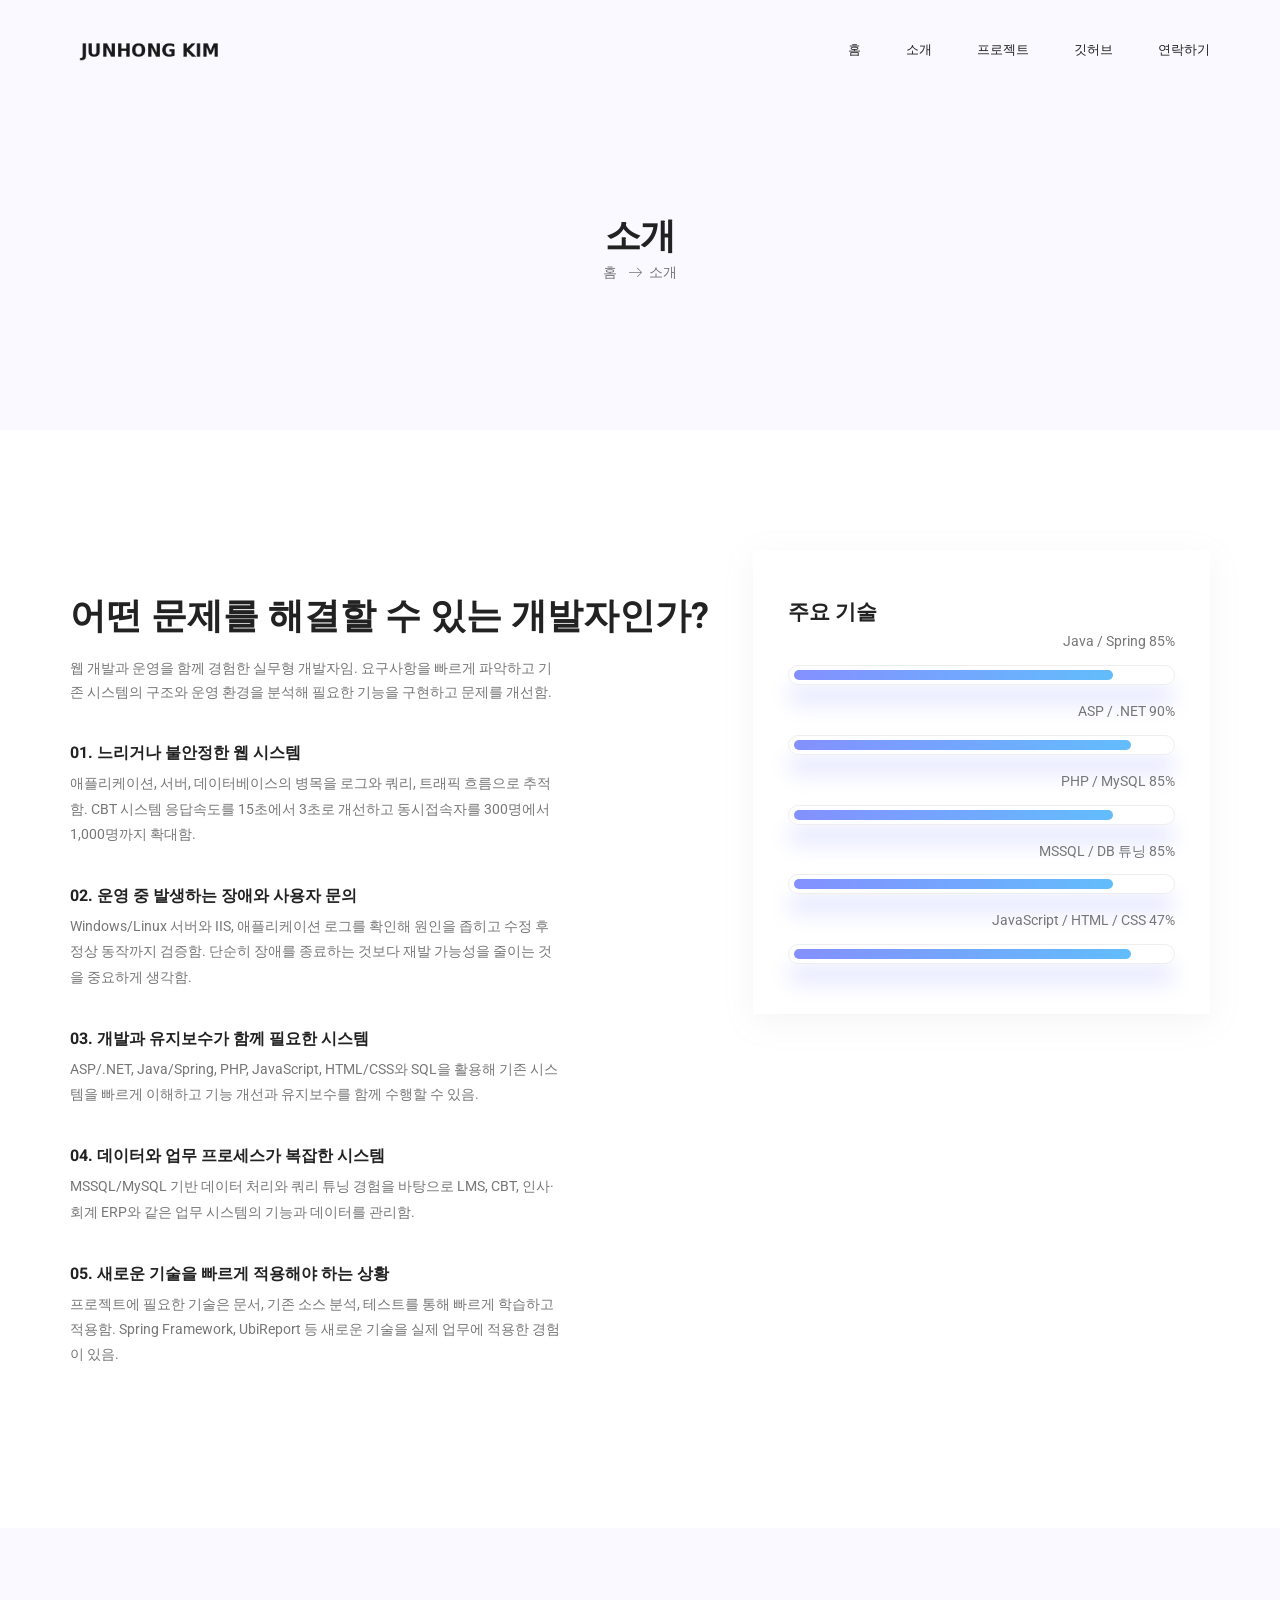
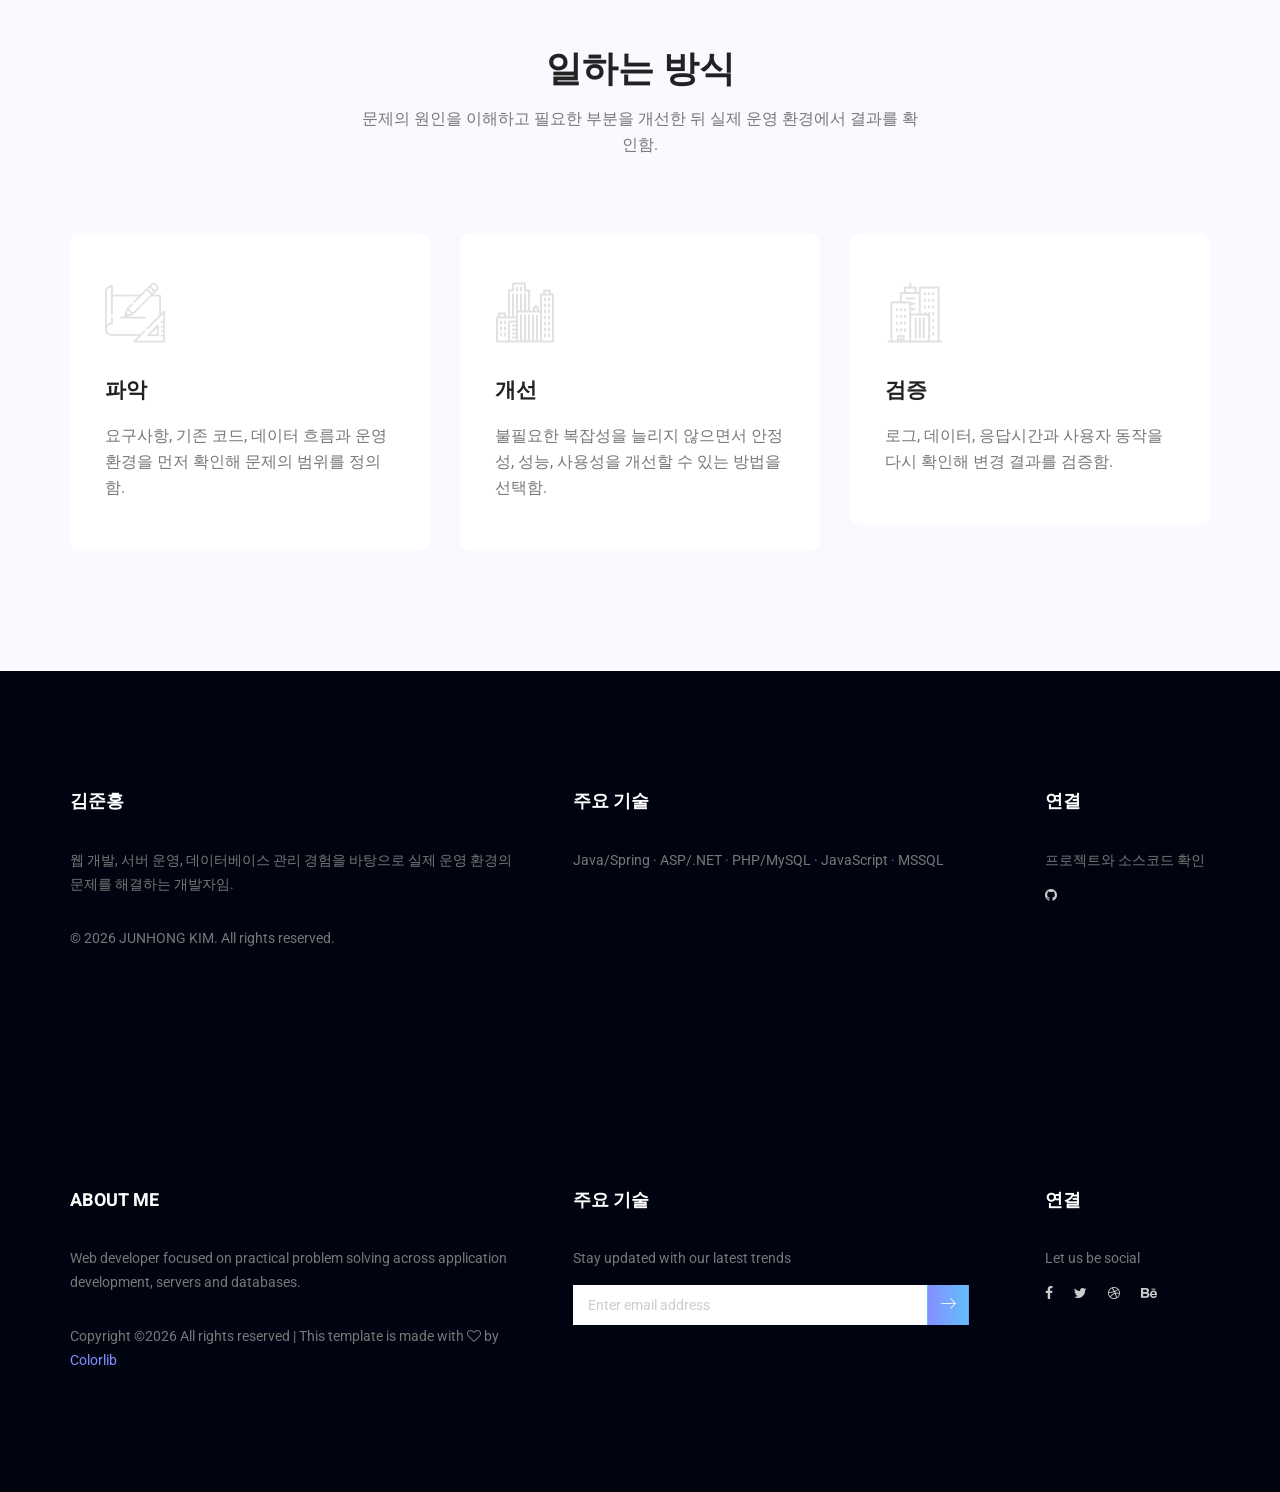
==== about-us.html @ eded72f3 "first commit" ====
<!doctype html>
<html lang="ko">
    <head>
        <!-- Required meta tags -->
        <meta charset="utf-8">
        <meta name="viewport" content="width=device-width, initial-scale=1, shrink-to-fit=no">
        <link rel="icon" href="img/favicon.png" type="image/png">
        <title>김준홍 | 소개</title>
        <!-- Bootstrap CSS -->
        <link rel="stylesheet" href="css/bootstrap.css">
        <link rel="stylesheet" href="vendors/linericon/style.css">
        <link rel="stylesheet" href="css/font-awesome.min.css">
        <link rel="stylesheet" href="vendors/owl-carousel/owl.carousel.min.css">
        <link rel="stylesheet" href="vendors/lightbox/simpleLightbox.css">
        <link rel="stylesheet" href="vendors/nice-select/css/nice-select.css">
        <link rel="stylesheet" href="vendors/animate-css/animate.css">
        <link rel="stylesheet" href="vendors/flaticon/flaticon.css">
        <!-- main css -->
        <link rel="stylesheet" href="css/style.css">
        <link rel="stylesheet" href="css/responsive.css">
        <link rel="stylesheet" href="css/portfolio-custom.css">
    </head>
    <body>
        
        <!--================Header Menu Area =================-->
        <header class="header_area">
            <div class="main_menu" id="mainNav">
            	<nav class="navbar navbar-expand-lg navbar-light">
					<div class="container box_1620">
						<!-- Brand and toggle get grouped for better mobile display -->
						<a class="navbar-brand logo_h" href="index.html"><img src="img/logo.png" alt=""></a>
						<button class="navbar-toggler" type="button" data-toggle="collapse" data-target="#navbarSupportedContent" aria-controls="navbarSupportedContent" aria-expanded="false" aria-label="Toggle navigation">
							<span class="icon-bar"></span>
							<span class="icon-bar"></span>
							<span class="icon-bar"></span>
						</button>
						<!-- Collect the nav links, forms, and other content for toggling -->
						<div class="collapse navbar-collapse offset" id="navbarSupportedContent">
<ul class="nav navbar-nav menu_nav ml-auto">
    <li class="nav-item"><a class="nav-link" href="index.html">홈</a></li>
    <li class="nav-item"><a class="nav-link" href="about-us.html">소개</a></li>
    <li class="nav-item"><a class="nav-link" href="portfolio.html">프로젝트</a></li>
    <li class="nav-item"><a class="nav-link" href="https://github.com/Kimjh1214" target="_blank" rel="noopener">깃허브</a></li>
    <li class="nav-item"><a class="nav-link" href="contact.html">연락하기</a></li>
</ul>
</div>
</div>
</nav>
            </div>
        </header>
        <!--================Header Menu Area =================-->
        
        <!--================Home Banner Area =================-->
<section class="banner_area">
    <div class="banner_inner d-flex align-items-center">
        <div class="overlay bg-parallax"></div>
        <div class="container">
            <div class="banner_content text-center">
                <h2>소개</h2>
                <div class="page_link"><a href="index.html">홈</a><a href="about-us.html">소개</a></div>
            </div>
        </div>
    </div>
</section>
<!--================End Home Banner Area =================-->

<!--================Welcome Area =================-->
<section class="welcome_area p_120">
    <div class="container">
        <div class="row welcome_inner">
            <div class="col-lg-7">
                <div class="welcome_text">
                    <h4>어떤 문제를 해결할 수 있는 개발자인가?</h4>
                    <p>웹 개발과 운영을 함께 경험한 실무형 개발자임. 요구사항을 빠르게 파악하고 기존 시스템의 구조와 운영 환경을 분석해 필요한 기능을 구현하고 문제를 개선함.</p>
                    <div class="about_problem_list">
                        <div class="problem_item">
                            <h5>01. 느리거나 불안정한 웹 시스템</h5>
                            <p>애플리케이션, 서버, 데이터베이스의 병목을 로그와 쿼리, 트래픽 흐름으로 추적함. CBT 시스템 응답속도를 15초에서 3초로 개선하고 동시접속자를 300명에서 1,000명까지 확대함.</p>
                        </div>
                        <div class="problem_item">
                            <h5>02. 운영 중 발생하는 장애와 사용자 문의</h5>
                            <p>Windows/Linux 서버와 IIS, 애플리케이션 로그를 확인해 원인을 좁히고 수정 후 정상 동작까지 검증함. 단순히 장애를 종료하는 것보다 재발 가능성을 줄이는 것을 중요하게 생각함.</p>
                        </div>
                        <div class="problem_item">
                            <h5>03. 개발과 유지보수가 함께 필요한 시스템</h5>
                            <p>ASP/.NET, Java/Spring, PHP, JavaScript, HTML/CSS와 SQL을 활용해 기존 시스템을 빠르게 이해하고 기능 개선과 유지보수를 함께 수행할 수 있음.</p>
                        </div>
                        <div class="problem_item">
                            <h5>04. 데이터와 업무 프로세스가 복잡한 시스템</h5>
                            <p>MSSQL/MySQL 기반 데이터 처리와 쿼리 튜닝 경험을 바탕으로 LMS, CBT, 인사·회계 ERP와 같은 업무 시스템의 기능과 데이터를 관리함.</p>
                        </div>
                        <div class="problem_item">
                            <h5>05. 새로운 기술을 빠르게 적용해야 하는 상황</h5>
                            <p>프로젝트에 필요한 기술은 문서, 기존 소스 분석, 테스트를 통해 빠르게 학습하고 적용함. Spring Framework, UbiReport 등 새로운 기술을 실제 업무에 적용한 경험이 있음.</p>
                        </div>
                    </div>
                </div>
            </div>
            <div class="col-lg-5">
                <div class="tools_expert">
                    <h3>주요 기술</h3>
                    <div class="skill_main">
                        <div class="skill_item"><h4>Java / Spring <span class="counter">85</span>%</h4><div class="progress"><div class="progress-bar" role="progressbar" aria-valuenow="85" aria-valuemin="0" aria-valuemax="100"></div></div></div>
                        <div class="skill_item"><h4>ASP / .NET <span class="counter">90</span>%</h4><div class="progress"><div class="progress-bar" role="progressbar" aria-valuenow="90" aria-valuemin="0" aria-valuemax="100"></div></div></div>
                        <div class="skill_item"><h4>PHP / MySQL <span class="counter">85</span>%</h4><div class="progress"><div class="progress-bar" role="progressbar" aria-valuenow="85" aria-valuemin="0" aria-valuemax="100"></div></div></div>
                        <div class="skill_item"><h4>MSSQL / DB 튜닝 <span class="counter">85</span>%</h4><div class="progress"><div class="progress-bar" role="progressbar" aria-valuenow="85" aria-valuemin="0" aria-valuemax="100"></div></div></div>
                        <div class="skill_item"><h4>JavaScript / HTML / CSS <span class="counter">90</span>%</h4><div class="progress"><div class="progress-bar" role="progressbar" aria-valuenow="90" aria-valuemin="0" aria-valuemax="100"></div></div></div>
                    </div>
                </div>
            </div>
        </div>
    </div>
</section>
<!--================End Welcome Area =================-->

<section class="feature_area p_120">
    <div class="container">
        <div class="main_title">
            <h2>일하는 방식</h2>
            <p>문제의 원인을 이해하고 필요한 부분을 개선한 뒤 실제 운영 환경에서 결과를 확인함.</p>
        </div>
        <div class="feature_inner row">
            <div class="col-lg-4 col-md-6"><div class="feature_item"><i class="flaticon-sketch"></i><h4>파악</h4><p>요구사항, 기존 코드, 데이터 흐름과 운영 환경을 먼저 확인해 문제의 범위를 정의함.</p></div></div>
            <div class="col-lg-4 col-md-6"><div class="feature_item"><i class="flaticon-city"></i><h4>개선</h4><p>불필요한 복잡성을 늘리지 않으면서 안정성, 성능, 사용성을 개선할 수 있는 방법을 선택함.</p></div></div>
            <div class="col-lg-4 col-md-6"><div class="feature_item"><i class="flaticon-skyline"></i><h4>검증</h4><p>로그, 데이터, 응답시간과 사용자 동작을 다시 확인해 변경 결과를 검증함.</p></div></div>
        </div>
    </div>
</section>
<!--================Footer Area =================-->
<footer class="footer_area p_120">
    <div class="container">
        <div class="row footer_inner">
            <div class="col-lg-5 col-sm-6">
                <aside class="f_widget ab_widget">
                    <div class="f_title"><h3>김준홍</h3></div>
                    <p>웹 개발, 서버 운영, 데이터베이스 관리 경험을 바탕으로 실제 운영 환경의 문제를 해결하는 개발자임.</p>
                    <p>© <script>document.write(new Date().getFullYear());</script> JUNHONG KIM. All rights reserved.</p>
                </aside>
            </div>
            <div class="col-lg-5 col-sm-6">
                <aside class="f_widget news_widget">
                    <div class="f_title"><h3>주요 기술</h3></div>
                    <p>Java/Spring · ASP/.NET · PHP/MySQL · JavaScript · MSSQL</p>
                </aside>
            </div>
            <div class="col-lg-2">
                <aside class="f_widget social_widget">
                    <div class="f_title"><h3>연결</h3></div>
                    <p>프로젝트와 소스코드 확인</p>
                    <ul class="list">
                        <li><a href="https://github.com/Kimjh1214" target="_blank" rel="noopener" aria-label="깃허브"><i class="fa fa-github"></i></a></li>
                    </ul>
                </aside>
            </div>
        </div>
    </div>
</footer>
<!--================End Footer Area =================-->
        <footer class="footer_area p_120">
        	<div class="container">
        		<div class="row footer_inner">
        			<div class="col-lg-5 col-sm-6">
        				<aside class="f_widget ab_widget">
        					<div class="f_title">
        						<h3>About Me</h3>
        					</div>
        					<p>Web developer focused on practical problem solving across application development, servers and databases.</p>
        					<p><!-- Link back to Colorlib can't be removed. Template is licensed under CC BY 3.0. -->
Copyright &copy;<script>document.write(new Date().getFullYear());</script> All rights reserved | This template is made with <i class="fa fa-heart-o" aria-hidden="true"></i> by <a href="https://colorlib.com" target="_blank">Colorlib</a>
<!-- Link back to Colorlib can't be removed. Template is licensed under CC BY 3.0. -->
</p>
        				</aside>
        			</div>
        			<div class="col-lg-5 col-sm-6">
        				<aside class="f_widget news_widget">
        					<div class="f_title">
        						<h3>주요 기술</h3>
        					</div>
        					<p>Stay updated with our latest trends</p>
        					<div id="mc_embed_signup">
                                <form target="_blank" action="https://spondonit.us12.list-manage.com/subscribe/post?u=1462626880ade1ac87bd9c93a&amp;id=92a4423d01" method="get" class="subscribe_form relative">
                                	<div class="input-group d-flex flex-row">
                                        <input name="EMAIL" placeholder="Enter email address" onfocus="this.placeholder = ''" onblur="this.placeholder = 'Email Address '" required="" type="email">
                                        <button class="btn sub-btn"><span class="lnr lnr-arrow-right"></span></button>		
                                    </div>				
                                    <div class="mt-10 info"></div>
                                </form>
                            </div>
        				</aside>
        			</div>
        			<div class="col-lg-2">
        				<aside class="f_widget social_widget">
        					<div class="f_title">
        						<h3>연결</h3>
        					</div>
        					<p>Let us be social</p>
        					<ul class="list">
        						<li><a href="#"><i class="fa fa-facebook"></i></a></li>
        						<li><a href="#"><i class="fa fa-twitter"></i></a></li>
        						<li><a href="#"><i class="fa fa-dribbble"></i></a></li>
        						<li><a href="#"><i class="fa fa-behance"></i></a></li>
        					</ul>
        				</aside>
        			</div>
        		</div>
        	</div>
        </footer>
        <!--================End Footer Area =================-->
        
        
        
        
        <!-- Optional JavaScript -->
        <!-- jQuery first, then Popper.js, then Bootstrap JS -->
        <script src="js/jquery-3.2.1.min.js"></script>
        <script src="js/popper.js"></script>
        <script src="js/bootstrap.min.js"></script>
        <script src="js/stellar.js"></script>
        <script src="vendors/lightbox/simpleLightbox.min.js"></script>
        <script src="vendors/nice-select/js/jquery.nice-select.min.js"></script>
        <script src="vendors/isotope/imagesloaded.pkgd.min.js"></script>
        <script src="vendors/isotope/isotope-min.js"></script>
        <script src="vendors/owl-carousel/owl.carousel.min.js"></script>
        <script src="js/jquery.ajaxchimp.min.js"></script>
        <script src="js/mail-script.js"></script>
        <script src="vendors/counter-up/jquery.waypoints.min.js"></script>
        <script src="vendors/counter-up/jquery.counterup.min.js"></script>
        <script src="js/theme.js"></script>
    </body>
</html>
---- vendors/linericon/style.css ----
@font-face {
	font-family: 'Linearicons-Free';
	src:url('fonts/Linearicons-Free.eot?w118d');
	src:url('fonts/Linearicons-Free.eot?#iefixw118d') format('embedded-opentype'),
		url('fonts/Linearicons-Free.woff2?w118d') format('woff2'),
		url('fonts/Linearicons-Free.woff?w118d') format('woff'),
		url('fonts/Linearicons-Free.ttf?w118d') format('truetype'),
		url('fonts/Linearicons-Free.svg?w118d#Linearicons-Free') format('svg');
	font-weight: normal;
	font-style: normal;
}

.lnr {
	font-family: 'Linearicons-Free';
	speak: none;
	font-style: normal;
	font-weight: normal;
	font-variant: normal;
	text-transform: none;
	line-height: 1;

	/* Better Font Rendering =========== */
	-webkit-font-smoothing: antialiased;
	-moz-osx-font-smoothing: grayscale;
}

.lnr-home:before {
	content: "\e800";
}
.lnr-apartment:before {
	content: "\e801";
}
.lnr-pencil:before {
	content: "\e802";
}
.lnr-magic-wand:before {
	content: "\e803";
}
.lnr-drop:before {
	content: "\e804";
}
.lnr-lighter:before {
	content: "\e805";
}
.lnr-poop:before {
	content: "\e806";
}
.lnr-sun:before {
	content: "\e807";
}
.lnr-moon:before {
	content: "\e808";
}
.lnr-cloud:before {
	content: "\e809";
}
.lnr-cloud-upload:before {
	content: "\e80a";
}
.lnr-cloud-download:before {
	content: "\e80b";
}
.lnr-cloud-sync:before {
	content: "\e80c";
}
.lnr-cloud-check:before {
	content: "\e80d";
}
.lnr-database:before {
	content: "\e80e";
}
.lnr-lock:before {
	content: "\e80f";
}
.lnr-cog:before {
	content: "\e810";
}
.lnr-trash:before {
	content: "\e811";
}
.lnr-dice:before {
	content: "\e812";
}
.lnr-heart:before {
	content: "\e813";
}
.lnr-star:before {
	content: "\e814";
}
.lnr-star-half:before {
	content: "\e815";
}
.lnr-star-empty:before {
	content: "\e816";
}
.lnr-flag:before {
	content: "\e817";
}
.lnr-envelope:before {
	content: "\e818";
}
.lnr-paperclip:before {
	content: "\e819";
}
.lnr-inbox:before {
	content: "\e81a";
}
.lnr-eye:before {
	content: "\e81b";
}
.lnr-printer:before {
	content: "\e81c";
}
.lnr-file-empty:before {
	content: "\e81d";
}
.lnr-file-add:before {
	content: "\e81e";
}
.lnr-enter:before {
	content: "\e81f";
}
.lnr-exit:before {
	content: "\e820";
}
.lnr-graduation-hat:before {
	content: "\e821";
}
.lnr-license:before {
	content: "\e822";
}
.lnr-music-note:before {
	content: "\e823";
}
.lnr-film-play:before {
	content: "\e824";
}
.lnr-camera-video:before {
	content: "\e825";
}
.lnr-camera:before {
	content: "\e826";
}
.lnr-picture:before {
	content: "\e827";
}
.lnr-book:before {
	content: "\e828";
}
.lnr-bookmark:before {
	content: "\e829";
}
.lnr-user:before {
	content: "\e82a";
}
.lnr-users:before {
	content: "\e82b";
}
.lnr-shirt:before {
	content: "\e82c";
}
.lnr-store:before {
	content: "\e82d";
}
.lnr-cart:before {
	content: "\e82e";
}
.lnr-tag:before {
	content: "\e82f";
}
.lnr-phone-handset:before {
	content: "\e830";
}
.lnr-phone:before {
	content: "\e831";
}
.lnr-pushpin:before {
	content: "\e832";
}
.lnr-map-marker:before {
	content: "\e833";
}
.lnr-map:before {
	content: "\e834";
}
.lnr-location:before {
	content: "\e835";
}
.lnr-calendar-full:before {
	content: "\e836";
}
.lnr-keyboard:before {
	content: "\e837";
}
.lnr-spell-check:before {
	content: "\e838";
}
.lnr-screen:before {
	content: "\e839";
}
.lnr-smartphone:before {
	content: "\e83a";
}
.lnr-tablet:before {
	content: "\e83b";
}
.lnr-laptop:before {
	content: "\e83c";
}
.lnr-laptop-phone:before {
	content: "\e83d";
}
.lnr-power-switch:before {
	content: "\e83e";
}
.lnr-bubble:before {
	content: "\e83f";
}
.lnr-heart-pulse:before {
	content: "\e840";
}
.lnr-construction:before {
	content: "\e841";
}
.lnr-pie-chart:before {
	content: "\e842";
}
.lnr-chart-bars:before {
	content: "\e843";
}
.lnr-gift:before {
	content: "\e844";
}
.lnr-diamond:before {
	content: "\e845";
}
.lnr-linearicons:before {
	content: "\e846";
}
.lnr-dinner:before {
	content: "\e847";
}
.lnr-coffee-cup:before {
	content: "\e848";
}
.lnr-leaf:before {
	content: "\e849";
}
.lnr-paw:before {
	content: "\e84a";
}
.lnr-rocket:before {
	content: "\e84b";
}
.lnr-briefcase:before {
	content: "\e84c";
}
.lnr-bus:before {
	content: "\e84d";
}
.lnr-car:before {
	content: "\e84e";
}
.lnr-train:before {
	content: "\e84f";
}
.lnr-bicycle:before {
	content: "\e850";
}
.lnr-wheelchair:before {
	content: "\e851";
}
.lnr-select:before {
	content: "\e852";
}
.lnr-earth:before {
	content: "\e853";
}
.lnr-smile:before {
	content: "\e854";
}
.lnr-sad:before {
	content: "\e855";
}
.lnr-neutral:before {
	content: "\e856";
}
.lnr-mustache:before {
	content: "\e857";
}
.lnr-alarm:before {
	content: "\e858";
}
.lnr-bullhorn:before {
	content: "\e859";
}
.lnr-volume-high:before {
	content: "\e85a";
}
.lnr-volume-medium:before {
	content: "\e85b";
}
.lnr-volume-low:before {
	content: "\e85c";
}
.lnr-volume:before {
	content: "\e85d";
}
.lnr-mic:before {
	content: "\e85e";
}
.lnr-hourglass:before {
	content: "\e85f";
}
.lnr-undo:before {
	content: "\e860";
}
.lnr-redo:before {
	content: "\e861";
}
.lnr-sync:before {
	content: "\e862";
}
.lnr-history:before {
	content: "\e863";
}
.lnr-clock:before {
	content: "\e864";
}
.lnr-download:before {
	content: "\e865";
}
.lnr-upload:before {
	content: "\e866";
}
.lnr-enter-down:before {
	content: "\e867";
}
.lnr-exit-up:before {
	content: "\e868";
}
.lnr-bug:before {
	content: "\e869";
}
.lnr-code:before {
	content: "\e86a";
}
.lnr-link:before {
	content: "\e86b";
}
.lnr-unlink:before {
	content: "\e86c";
}
.lnr-thumbs-up:before {
	content: "\e86d";
}
.lnr-thumbs-down:before {
	content: "\e86e";
}
.lnr-magnifier:before {
	content: "\e86f";
}
.lnr-cross:before {
	content: "\e870";
}
.lnr-menu:before {
	content: "\e871";
}
.lnr-list:before {
	content: "\e872";
}
.lnr-chevron-up:before {
	content: "\e873";
}
.lnr-chevron-down:before {
	content: "\e874";
}
.lnr-chevron-left:before {
	content: "\e875";
}
.lnr-chevron-right:before {
	content: "\e876";
}
.lnr-arrow-up:before {
	content: "\e877";
}
.lnr-arrow-down:before {
	content: "\e878";
}
.lnr-arrow-left:before {
	content: "\e879";
}
.lnr-arrow-right:before {
	content: "\e87a";
}
.lnr-move:before {
	content: "\e87b";
}
.lnr-warning:before {
	content: "\e87c";
}
.lnr-question-circle:before {
	content: "\e87d";
}
.lnr-menu-circle:before {
	content: "\e87e";
}
.lnr-checkmark-circle:before {
	content: "\e87f";
}
.lnr-cross-circle:before {
	content: "\e880";
}
.lnr-plus-circle:before {
	content: "\e881";
}
.lnr-circle-minus:before {
	content: "\e882";
}
.lnr-arrow-up-circle:before {
	content: "\e883";
}
.lnr-arrow-down-circle:before {
	content: "\e884";
}
.lnr-arrow-left-circle:before {
	content: "\e885";
}
.lnr-arrow-right-circle:before {
	content: "\e886";
}
.lnr-chevron-up-circle:before {
	content: "\e887";
}
.lnr-chevron-down-circle:before {
	content: "\e888";
}
.lnr-chevron-left-circle:before {
	content: "\e889";
}
.lnr-chevron-right-circle:before {
	content: "\e88a";
}
.lnr-crop:before {
	content: "\e88b";
}
.lnr-frame-expand:before {
	content: "\e88c";
}
.lnr-frame-contract:before {
	content: "\e88d";
}
.lnr-layers:before {
	content: "\e88e";
}
.lnr-funnel:before {
	content: "\e88f";
}
.lnr-text-format:before {
	content: "\e890";
}
.lnr-text-format-remove:before {
	content: "\e891";
}
.lnr-text-size:before {
	content: "\e892";
}
.lnr-bold:before {
	content: "\e893";
}
.lnr-italic:before {
	content: "\e894";
}
.lnr-underline:before {
	content: "\e895";
}
.lnr-strikethrough:before {
	content: "\e896";
}
.lnr-highlight:before {
	content: "\e897";
}
.lnr-text-align-left:before {
	content: "\e898";
}
.lnr-text-align-center:before {
	content: "\e899";
}
.lnr-text-align-right:before {
	content: "\e89a";
}
.lnr-text-align-justify:before {
	content: "\e89b";
}
.lnr-line-spacing:before {
	content: "\e89c";
}
.lnr-indent-increase:before {
	content: "\e89d";
}
.lnr-indent-decrease:before {
	content: "\e89e";
}
.lnr-pilcrow:before {
	content: "\e89f";
}
.lnr-direction-ltr:before {
	content: "\e8a0";
}
.lnr-direction-rtl:before {
	content: "\e8a1";
}
.lnr-page-break:before {
	content: "\e8a2";
}
.lnr-sort-alpha-asc:before {
	content: "\e8a3";
}
.lnr-sort-amount-asc:before {
	content: "\e8a4";
}
.lnr-hand:before {
	content: "\e8a5";
}
.lnr-pointer-up:before {
	content: "\e8a6";
}
.lnr-pointer-right:before {
	content: "\e8a7";
}
.lnr-pointer-down:before {
	content: "\e8a8";
}
.lnr-pointer-left:before {
	content: "\e8a9";
}
---- vendors/lightbox/simpleLightbox.css ----
.slbOverlay, .slbWrapOuter, .slbWrap {
  position: fixed;
  top: 0;
  right: 0;
  bottom: 0;
  left: 0;
}

.slbOverlay {
  overflow: hidden;
  z-index: 2000;
  background-color: #000;
  opacity: 0.7;
  filter: alpha(opacity=70);
  -webkit-animation: slbOverlay 0.5s;
  -moz-animation: slbOverlay 0.5s;
  animation: slbOverlay 0.5s;
}

.slbWrapOuter {
  overflow-x: hidden;
  overflow-y: auto;
  z-index: 2010;
}

.slbWrap {
  position: absolute;
  text-align: center;
}

.slbWrap:before {
  content: "";
  display: inline-block;
  height: 100%;
  vertical-align: middle;
}

.slbContentOuter {
  display: inline-block;
  vertical-align: middle;
  margin: 0px auto;
  padding: 0 1em;
  box-sizing: border-box;
  z-index: 2020;
  text-align: left;
  max-width: 100%;
}

.slbContentEl .slbContentOuter {
  padding: 5em 1em;
}

.slbContent {
  position: relative;
}

.slbContentEl .slbContent {
  -webkit-animation: slbEnter 0.3s;
  -moz-animation: slbEnter 0.3s;
  animation: slbEnter 0.3s;
  background-color: #fff;
  box-shadow: 0 0.2em 1em rgba(0, 0, 0, 0.4);
}

.slbImageWrap {
  -webkit-animation: slbEnter 0.3s;
  -moz-animation: slbEnter 0.3s;
  animation: slbEnter 0.3s;
  position: relative;
}

.slbImageWrap:after {
  content: "";
  position: absolute;
  left: 0;
  right: 0;
  top: 5em;
  bottom: 5em;
  display: block;
  z-index: -1;
  box-shadow: 0 0.2em 1em rgba(0, 0, 0, 0.6);
  background-color: #FFF;
}

.slbImage {
  width: auto;
  max-width: 100%;
  height: auto;
  display: block;
  line-height: 0;
  box-sizing: border-box;
  padding: 5em 0;
  margin: 0 auto;
}

.slbCaption {
  display: inline-block;
  max-width: 100%;
  overflow: hidden;
  text-overflow: ellipsis;
  white-space: nowrap;
  word-wrap: normal;
  font-size: 1.4em;
  position: absolute;
  left: 0;
  right: 0;
  bottom: 0;
  padding: 0.71429em 0;
  color: #fff;
  color: rgba(255, 255, 255, 0.7);
  text-align: center;
}

.slbCloseBtn, .slbArrow {
  margin: 0;
  padding: 0;
  border: 0;
  cursor: pointer;
  background: none;
}

.slbCloseBtn::-moz-focus-inner, .slbArrow::-moz-focus-inner {
  padding: 0;
  border: 0;
}

.slbCloseBtn:hover, .slbArrow:hover {
  opacity: 0.5;
}

.slbCloseBtn:active, .slbArrow:active {
  opacity: 0.8;
}

.slbCloseBtn {
  -webkit-animation: slbEnter 0.3s;
  -moz-animation: slbEnter 0.3s;
  animation: slbEnter 0.3s;
  font-size: 3em;
  width: 1.66667em;
  height: 1.66667em;
  line-height: 1.66667em;
  position: absolute;
  right: -0.33333em;
  top: 0;
  color: #fff;
  color: rgba(255, 255, 255, 0.7);
  text-align: center;
    outline: none;
    box-shadow: none;
}

.slbLoading .slbCloseBtn {
  display: none;
}

.slbLoadingText {
  font-size: 1.4em;
  color: #fff;
  color: rgba(255, 255, 255, 0.9);
}

.slbArrows {
  position: fixed;
  top: 50%;
  left: 0;
  right: 0;
}

.slbLoading .slbArrows {
  display: none;
}

.slbArrow {
  position: absolute;
  top: 50%;
  margin-top: -5em;
  width: 5em;
  height: 10em;
  opacity: 0.7;
  text-indent: -999em;
  overflow: hidden;
    outline: none;
    box-shadow: none;
}

.slbArrow:before {
  content: "";
  position: absolute;
  top: 50%;
  left: 50%;
  margin: -0.8em 0 0 -0.8em;
  border: 0.8em solid transparent;
}

.slbArrow.next {
  right: 0;
}

.slbArrow.next:before {
  border-left-color: #fff;
}

.slbArrow.prev {
  left: 0;
}

.slbArrow.prev:before {
  border-right-color: #fff;
}

.slbIframeCont {
  width: 80em;
  height: 0;
  overflow: hidden;
  padding-top: 56.25%;
  margin: 5em 0;
}

.slbIframe {
  position: absolute;
  top: 0;
  left: 0;
  width: 100%;
  height: 100%;
  box-shadow: 0 0.2em 1em rgba(0, 0, 0, 0.6);
  background: #000;
}

@-webkit-keyframes slbOverlay {
  from {
    opacity: 0;
  }
  to {
    opacity: 0.7;
  }
}

@-moz-keyframes slbOverlay {
  from {
    opacity: 0;
  }
  to {
    opacity: 0.7;
  }
}

@keyframes slbOverlay {
  from {
    opacity: 0;
  }
  to {
    opacity: 0.7;
  }
}

@-webkit-keyframes slbEnter {
  from {
    opacity: 0;
    -webkit-transform: translate3d(0, -1em, 0);
  }
  to {
    opacity: 1;
    -webkit-transform: translate3d(0, 0, 0);
  }
}

@-moz-keyframes slbEnter {
  from {
    opacity: 0;
    -moz-transform: translate3d(0, -1em, 0);
  }
  to {
    opacity: 1;
    -moz-transform: translate3d(0, 0, 0);
  }
}

@keyframes slbEnter {
  from {
    opacity: 0;
    -webkit-transform: translate3d(0, -1em, 0);
    -moz-transform: translate3d(0, -1em, 0);
    -ms-transform: translate3d(0, -1em, 0);
    -o-transform: translate3d(0, -1em, 0);
    transform: translate3d(0, -1em, 0);
  }
  to {
    opacity: 1;
    -webkit-transform: translate3d(0, 0, 0);
    -moz-transform: translate3d(0, 0, 0);
    -ms-transform: translate3d(0, 0, 0);
    -o-transform: translate3d(0, 0, 0);
    transform: translate3d(0, 0, 0);
  }
}
---- css/style.css ----
/*----------------------------------------------------
@File: Default Styles
@Author: Rocky Ahmed
@URL: http://wethemez.com
Author E-mail: rockybd1995@gmail.com

This file contains the styling for the actual theme, this
is the file you need to edit to change the look of the
theme.
---------------------------------------------------- */
/*=====================================================================
@Template Name: HostHub Construction 
@Author: Rocky Ahmed
@Developed By: Rocky Ahmed
@Developer URL: http://rocky.wethemez.com
Author E-mail: rockybd1995@gmail.com

@Default Styles

Table of Content:
01/ Variables
02/ predefin
03/ header
04/ button
05/ banner
06/ breadcrumb
07/ about
08/ team
09/ project 
10/ price 
11/ team 
12/ blog 
13/ video  
14/ features  
15/ career  
16/ contact 
17/ footer

=====================================================================*/
/*----------------------------------------------------*/
/*font Variables*/
/*Color Variables*/
/*=================== fonts ====================*/
@import url("https://fonts.googleapis.com/css?family=Heebo:300,400,500,700|Roboto:300,400,500,700");
/*---------------------------------------------------- */
/*----------------------------------------------------*/
.list {
  list-style: none;
  margin: 0px;
  padding: 0px; }

a {
  text-decoration: none;
  transition: all 0.3s ease-in-out; }
  a:hover, a:focus {
    text-decoration: none;
    outline: none; }

.row.m0 {
  margin: 0px; }

body {
  line-height: 26px;
  font-size: 16px;
  font-family: "Roboto", sans-serif;
  font-weight: normal;
  color: #777777; }

h1, h2, h3, h4, h5, h6 {
  font-family: "Heebo", sans-serif;
  font-weight: bold; }

button:focus {
  outline: none;
  box-shadow: none; }

.p_120 {
  padding-top: 120px;
  padding-bottom: 120px; }

.pad_top {
  padding-top: 120px; }

.pad_btm {
  padding-bottom: 120px; }

.mt-25 {
  margin-top: 25px; }

.p0 {
  padding-left: 0px;
  padding-right: 0px; }

@media (min-width: 1200px) {
  .container {
    max-width: 1170px; } }

@media (min-width: 1620px) {
  .box_1620 {
    max-width: 1650px;
    margin: auto; } }
.white_bg {
  background: #fff !important; }

/* Main Title Area css
============================================================================================ */
.main_title {
  text-align: center;
  margin-bottom: 75px; }
  .main_title h2 {
    font-family: "Heebo", sans-serif;
    font-size: 36px;
    color: #222222;
    font-weight: bold;
    margin-bottom: 15px;
    text-transform: uppercase; }
  .main_title p {
    font-size: 16px;
    font-family: "Roboto", sans-serif;
    line-height: 26px;
    color: #777777;
    margin-bottom: 0px;
    max-width: 570px;
    margin: auto; }
  .main_title.white h2 {
    color: #fff; }
  .main_title.white p {
    color: #fff;
    opacity: .6; }

/* End Main Title Area css
============================================================================================ */
/*---------------------------------------------------- */
/*----------------------------------------------------*/
.header_area {
  position: absolute;
  width: 100%;
  top: 0;
  left: 0;
  z-index: 99;
  transition: background 0.4s, all 0.3s linear; }
  .header_area .navbar {
    background: transparent;
    padding: 0px;
    border: 0px;
    border-radius: 0px; }
    .header_area .navbar .nav .nav-item {
      margin-right: 45px; }
      .header_area .navbar .nav .nav-item .nav-link {
        font: 500 12px/100px "Roboto", sans-serif;
        text-transform: uppercase;
        color: #222222;
        padding: 0px;
        display: inline-block; }
        .header_area .navbar .nav .nav-item .nav-link:after {
          display: none; }
      .header_area .navbar .nav .nav-item.submenu {
        position: relative; }
        .header_area .navbar .nav .nav-item.submenu ul {
          border: none;
          padding: 0px;
          border-radius: 0px;
          box-shadow: none;
          margin: 0px;
          background: #fff; }
          @media (min-width: 992px) {
            .header_area .navbar .nav .nav-item.submenu ul {
              position: absolute;
              top: 120%;
              left: 0px;
              min-width: 200px;
              text-align: left;
              opacity: 0;
              transition: all 300ms ease-in;
              visibility: hidden;
              display: block;
              border: none;
              padding: 0px;
              border-radius: 0px;
              box-shadow: 0px 10px 30px 0px rgba(0, 0, 0, 0.4); } }
          .header_area .navbar .nav .nav-item.submenu ul:before {
            content: "";
            width: 0;
            height: 0;
            border-style: solid;
            border-width: 10px 10px 0 10px;
            border-color: #eeeeee transparent transparent transparent;
            position: absolute;
            right: 24px;
            top: 45px;
            z-index: 3;
            opacity: 0;
            transition: all 400ms linear; }
          .header_area .navbar .nav .nav-item.submenu ul .nav-item {
            display: block;
            float: none;
            margin-right: 0px;
            border-bottom: 1px solid #ededed;
            margin-left: 0px;
            transition: all 0.4s linear; }
            .header_area .navbar .nav .nav-item.submenu ul .nav-item .nav-link {
              line-height: 45px;
              color: #222222;
              padding: 0px 30px;
              transition: all 150ms linear;
              display: block;
              margin-right: 0px; }
            .header_area .navbar .nav .nav-item.submenu ul .nav-item:last-child {
              border-bottom: none; }
            .header_area .navbar .nav .nav-item.submenu ul .nav-item:hover .nav-link {
              background: #8490ff;
              color: #fff; }
        @media (min-width: 992px) {
          .header_area .navbar .nav .nav-item.submenu:hover ul {
            visibility: visible;
            opacity: 1;
            top: 100%; } }
        .header_area .navbar .nav .nav-item.submenu:hover ul .nav-item {
          margin-top: 0px; }
      .header_area .navbar .nav .nav-item:last-child {
        margin-right: 0px; }
    .header_area .navbar .search {
      font-size: 12px;
      line-height: 60px;
      display: inline-block;
      color: #222222;
      margin-left: 80px; }
      .header_area .navbar .search i {
        font-weight: 600; }
  .header_area.navbar_fixed .main_menu {
    position: fixed;
    width: 100%;
    top: -70px;
    left: 0;
    right: 0;
    background: #fff;
    transform: translateY(70px);
    transition: transform 500ms ease, background 500ms ease;
    -webkit-transition: transform 500ms ease, background 500ms ease;
    box-shadow: 0px 3px 16px 0px rgba(0, 0, 0, 0.1); }
    .header_area.navbar_fixed .main_menu .navbar .nav .nav-item .nav-link {
      line-height: 70px; }
  @media (min-width: 992px) {
    .header_area.white_menu .navbar .navbar-brand img {
      display: none; }
      .header_area.white_menu .navbar .navbar-brand img + img {
        display: inline-block; } }
  @media (max-width: 991px) {
    .header_area.white_menu .navbar .navbar-brand img {
      display: inline-block; }
      .header_area.white_menu .navbar .navbar-brand img + img {
        display: none; } }
  .header_area.white_menu .navbar .nav .nav-item .nav-link {
    color: #fff; }
  .header_area.white_menu.navbar_fixed .main_menu .navbar .navbar-brand img {
    display: inline-block; }
    .header_area.white_menu.navbar_fixed .main_menu .navbar .navbar-brand img + img {
      display: none; }
  .header_area.white_menu.navbar_fixed .main_menu .navbar .nav .nav-item .nav-link {
    line-height: 70px;
    color: #222222; }

.top_menu {
  background: #ec9d5f; }
  .top_menu .float-left a {
    line-height: 40px;
    display: inline-block;
    color: #fff;
    font-family: "Roboto", sans-serif;
    text-transform: uppercase;
    font-size: 12px;
    margin-right: 50px;
    transition: all 300ms linear 0s; }
    .top_menu .float-left a:last-child {
      margin-right: 0px; }
    .top_menu .float-left a:hover {
      color: #8490ff; }
  .top_menu .float-right .pur_btn {
    background: #8490ff;
    color: #fff;
    font-family: "Roboto", sans-serif;
    line-height: 40px;
    display: block;
    padding: 0px 40px;
    font-weight: 500;
    font-size: 12px; }

/*---------------------------------------------------- */
/*----------------------------------------------------*/
/* Home Banner Area css
============================================================================================ */
.home_banner_area {
  z-index: 1;
  background: url(../img/banner/home-banner.jpg) no-repeat scroll center center;
  background-size: cover; }
  .home_banner_area .banner_inner {
    width: 100%; }
    .home_banner_area .banner_inner .home_left_img {
      padding-top: 195px; }
    .home_banner_area .banner_inner .col-lg-6 {
      vertical-align: middle;
      align-self: center; }
    .home_banner_area .banner_inner .banner_content {
      text-align: left;
      color: #222222; }
      .home_banner_area .banner_inner .banner_content h5 {
        font-size: 14px;
        font-family: "Roboto", sans-serif;
        text-transform: uppercase;
        letter-spacing: 2.1px;
        margin-bottom: 20px; }
      .home_banner_area .banner_inner .banner_content h2 {
        margin-top: 0px;
        font-size: 48px;
        font-weight: bold;
        font-family: "Heebo", sans-serif;
        line-height: 54px;
        text-transform: uppercase;
        margin-bottom: 20px; }
      .home_banner_area .banner_inner .banner_content p {
        color: #777777;
        font-family: "Roboto", sans-serif;
        max-width: 680px;
        font-size: 14px;
        line-height: 26px;
        margin: 0px auto 45px; }
      .home_banner_area .banner_inner .banner_content .banner_map_img {
        text-align: right; }

.blog_banner {
  min-height: 780px;
  position: relative;
  z-index: 1;
  overflow: hidden;
  margin-bottom: 0px; }
  .blog_banner .banner_inner {
    background: #04091e;
    position: relative;
    overflow: hidden;
    width: 100%;
    min-height: 780px;
    z-index: 1; }
    .blog_banner .banner_inner .overlay {
      background: url(../img/banner/banner-2.jpg) no-repeat scroll center center;
      opacity: .5;
      height: 125%;
      position: absolute;
      left: 0px;
      top: 0px;
      width: 100%;
      z-index: -1; }
    .blog_banner .banner_inner .blog_b_text {
      max-width: 700px;
      margin: auto;
      color: #fff;
      margin-top: 40px; }
      .blog_banner .banner_inner .blog_b_text h2 {
        font-size: 60px;
        font-weight: 500;
        font-family: "Roboto", sans-serif;
        line-height: 66px;
        margin-bottom: 15px; }
      .blog_banner .banner_inner .blog_b_text p {
        font-size: 16px;
        margin-bottom: 35px; }
      .blog_banner .banner_inner .blog_b_text .white_bg_btn {
        line-height: 42px;
        padding: 0px 45px; }

.banner_box {
  max-width: 1620px;
  margin: auto; }

.banner_area {
  position: relative;
  z-index: 1;
  min-height: 430px; }
  .banner_area .banner_inner {
    position: relative;
    overflow: hidden;
    width: 100%;
    min-height: 430px;
    background: #f9f9ff;
    z-index: 1; }
    .banner_area .banner_inner .banner_content {
      margin-top: 70px; }
      .banner_area .banner_inner .banner_content h2 {
        color: #222222;
        font-size: 36px;
        font-family: "Heebo", sans-serif;
        margin-bottom: 0px;
        text-transform: uppercase;
        font-weight: bold; }
      .banner_area .banner_inner .banner_content .page_link a {
        font-size: 14px;
        color: #777777;
        font-family: "Roboto", sans-serif;
        margin-right: 32px;
        position: relative; }
        .banner_area .banner_inner .banner_content .page_link a:before {
          content: "\e87a";
          font-family: 'Linearicons-Free';
          font-size: 14px;
          position: absolute;
          right: -25px;
          top: 54%;
          transform: translateY(-50%); }
        .banner_area .banner_inner .banner_content .page_link a:last-child {
          margin-right: 0px; }
          .banner_area .banner_inner .banner_content .page_link a:last-child:before {
            display: none; }

/* End Home Banner Area css
============================================================================================ */
/*---------------------------------------------------- */
/*----------------------------------------------------*/
/* Latest Blog Area css
============================================================================================ */
.l_blog_item .l_blog_text .date {
  margin-top: 24px;
  margin-bottom: 15px; }
  .l_blog_item .l_blog_text .date a {
    color: #777777;
    font-size: 12px;
    font-family: "Roboto", sans-serif; }
.l_blog_item .l_blog_text h4 {
  font-size: 21px;
  color: #222222;
  margin-bottom: 20px;
  transition: all 300ms linear 0s;
  font-family: "Heebo", sans-serif;
  font-weight: bold;
  text-transform: uppercase;
  max-width: 300px; }
  .l_blog_item .l_blog_text h4:hover {
    color: #8490ff; }
.l_blog_item .l_blog_text p {
  margin-bottom: 0px;
  font-size: 14px;
  font-family: "Roboto", sans-serif; }

/* End Latest Blog Area css
============================================================================================ */
/* Causes Area css
============================================================================================ */
.causes_slider .owl-dots {
  text-align: center;
  margin-top: 80px; }
  .causes_slider .owl-dots .owl-dot {
    height: 14px;
    width: 14px;
    background: #eeeeee;
    display: inline-block;
    margin-right: 7px; }
    .causes_slider .owl-dots .owl-dot:last-child {
      margin-right: 0px; }
    .causes_slider .owl-dots .owl-dot.active {
      background: #8490ff; }

.causes_item {
  background: #fff; }
  .causes_item .causes_img {
    position: relative; }
    .causes_item .causes_img .c_parcent {
      position: absolute;
      bottom: 0px;
      width: 100%;
      left: 0px;
      height: 3px;
      background: rgba(255, 255, 255, 0.5); }
      .causes_item .causes_img .c_parcent span {
        width: 70%;
        height: 3px;
        background: #8490ff;
        position: absolute;
        left: 0px;
        bottom: 0px; }
        .causes_item .causes_img .c_parcent span:before {
          content: "75%";
          position: absolute;
          right: -10px;
          bottom: 0px;
          background: #8490ff;
          color: #fff;
          padding: 0px 5px; }
  .causes_item .causes_text {
    padding: 30px 35px 40px 30px; }
    .causes_item .causes_text h4 {
      color: #222222;
      font-family: "Roboto", sans-serif;
      font-size: 18px;
      font-weight: 600;
      margin-bottom: 15px;
      cursor: pointer; }
      .causes_item .causes_text h4:hover {
        color: #8490ff; }
    .causes_item .causes_text p {
      font-size: 14px;
      line-height: 24px;
      color: #777777;
      font-weight: 300;
      margin-bottom: 0px; }
  .causes_item .causes_bottom a {
    width: 50%;
    border: 1px solid #8490ff;
    text-align: center;
    float: left;
    line-height: 50px;
    background: #8490ff;
    color: #fff;
    font-family: "Roboto", sans-serif;
    font-size: 14px;
    font-weight: 500; }
    .causes_item .causes_bottom a + a {
      border-color: #eeeeee;
      background: #fff;
      font-size: 14px;
      color: #222222; }

/* End Causes Area css
============================================================================================ */
/*================= latest_blog_area css =============*/
.single-recent-blog-post {
  margin-bottom: 30px; }
  .single-recent-blog-post .thumb {
    overflow: hidden; }
    .single-recent-blog-post .thumb img {
      transition: all 0.7s linear; }
  .single-recent-blog-post .details {
    padding-top: 30px; }
    .single-recent-blog-post .details .sec_h4 {
      line-height: 24px;
      padding: 10px 0px 13px;
      transition: all 0.3s linear; }
      .single-recent-blog-post .details .sec_h4:hover {
        color: #777777; }
  .single-recent-blog-post .date {
    font-size: 14px;
    line-height: 24px;
    font-weight: 400; }
  .single-recent-blog-post:hover img {
    transform: scale(1.23) rotate(10deg); }

.tags .tag_btn {
  font-size: 12px;
  font-weight: 500;
  line-height: 20px;
  border: 1px solid #eeeeee;
  display: inline-block;
  padding: 1px 18px;
  text-align: center;
  color: #222222; }
  .tags .tag_btn:before {
    background: #8490ff; }
  .tags .tag_btn + .tag_btn {
    margin-left: 2px; }

/*========= blog_categorie_area css ===========*/
.blog_categorie_area {
  padding-top: 80px;
  padding-bottom: 80px; }

.categories_post {
  position: relative;
  text-align: center;
  cursor: pointer; }
  .categories_post img {
    max-width: 100%; }
  .categories_post .categories_details {
    position: absolute;
    top: 20px;
    left: 20px;
    right: 20px;
    bottom: 20px;
    background: rgba(34, 34, 34, 0.8);
    color: #fff;
    transition: all 0.3s linear;
    display: flex;
    align-items: center;
    justify-content: center; }
    .categories_post .categories_details h5 {
      margin-bottom: 0px;
      font-size: 18px;
      line-height: 26px;
      text-transform: uppercase;
      color: #fff;
      position: relative; }
    .categories_post .categories_details p {
      font-weight: 300;
      font-size: 14px;
      line-height: 26px;
      margin-bottom: 0px; }
    .categories_post .categories_details .border_line {
      margin: 10px 0px;
      background: #fff;
      width: 100%;
      height: 1px; }
  .categories_post:hover .categories_details {
    background: rgba(56, 152, 248, 0.85); }

/*============ blog_left_sidebar css ==============*/
.blog_item {
  margin-bottom: 40px; }

.blog_info {
  padding-top: 30px; }
  .blog_info .post_tag {
    padding-bottom: 20px; }
    .blog_info .post_tag a {
      font: 300 14px/21px "Roboto", sans-serif;
      color: #222222; }
      .blog_info .post_tag a:hover {
        color: #777777; }
      .blog_info .post_tag a.active {
        color: #8490ff; }
  .blog_info .blog_meta li a {
    font: 300 14px/20px "Roboto", sans-serif;
    color: #777777;
    vertical-align: middle;
    padding-bottom: 12px;
    display: inline-block; }
    .blog_info .blog_meta li a i {
      color: #222222;
      font-size: 16px;
      font-weight: 600;
      padding-left: 15px;
      line-height: 20px;
      vertical-align: middle; }
    .blog_info .blog_meta li a:hover {
      color: #8490ff; }

.blog_post img {
  max-width: 100%; }

.blog_details {
  padding-top: 20px; }
  .blog_details h2 {
    font-size: 24px;
    line-height: 36px;
    color: #222222;
    font-weight: 600;
    transition: all 0.3s linear; }
    .blog_details h2:hover {
      color: #8490ff; }
  .blog_details p {
    margin-bottom: 26px; }

.view_btn {
  font-size: 14px;
  line-height: 36px;
  display: inline-block;
  color: #222222;
  font-weight: 500;
  padding: 0px 30px;
  background: #fff; }

.blog_right_sidebar {
  border: 1px solid #eeeeee;
  background: #fafaff;
  padding: 30px; }
  .blog_right_sidebar .widget_title {
    font-size: 18px;
    line-height: 25px;
    background: #8490ff;
    text-align: center;
    color: #fff;
    padding: 8px 0px;
    margin-bottom: 30px; }
  .blog_right_sidebar .search_widget .input-group .form-control {
    font-size: 14px;
    line-height: 29px;
    border: 0px;
    width: 100%;
    font-weight: 300;
    color: #fff;
    padding-left: 20px;
    border-radius: 45px;
    z-index: 0;
    background: #8490ff; }
    .blog_right_sidebar .search_widget .input-group .form-control.placeholder {
      color: #fff; }
    .blog_right_sidebar .search_widget .input-group .form-control:-moz-placeholder {
      color: #fff; }
    .blog_right_sidebar .search_widget .input-group .form-control::-moz-placeholder {
      color: #fff; }
    .blog_right_sidebar .search_widget .input-group .form-control::-webkit-input-placeholder {
      color: #fff; }
    .blog_right_sidebar .search_widget .input-group .form-control:focus {
      box-shadow: none; }
  .blog_right_sidebar .search_widget .input-group .btn-default {
    position: absolute;
    right: 20px;
    background: transparent;
    border: 0px;
    box-shadow: none;
    font-size: 14px;
    color: #fff;
    padding: 0px;
    top: 50%;
    transform: translateY(-50%);
    z-index: 1; }
  .blog_right_sidebar .author_widget {
    text-align: center; }
    .blog_right_sidebar .author_widget h4 {
      font-size: 18px;
      line-height: 20px;
      color: #222222;
      margin-bottom: 5px;
      margin-top: 30px; }
    .blog_right_sidebar .author_widget p {
      margin-bottom: 0px; }
    .blog_right_sidebar .author_widget .social_icon {
      padding: 7px 0px 15px; }
      .blog_right_sidebar .author_widget .social_icon a {
        font-size: 14px;
        color: #222222;
        transition: all 0.2s linear; }
        .blog_right_sidebar .author_widget .social_icon a + a {
          margin-left: 20px; }
        .blog_right_sidebar .author_widget .social_icon a:hover {
          color: #8490ff; }
  .blog_right_sidebar .popular_post_widget .post_item .media-body {
    justify-content: center;
    align-self: center;
    padding-left: 20px; }
    .blog_right_sidebar .popular_post_widget .post_item .media-body h3 {
      font-size: 14px;
      line-height: 20px;
      color: #222222;
      margin-bottom: 4px;
      transition: all 0.3s linear; }
      .blog_right_sidebar .popular_post_widget .post_item .media-body h3:hover {
        color: #8490ff; }
    .blog_right_sidebar .popular_post_widget .post_item .media-body p {
      font-size: 12px;
      line-height: 21px;
      margin-bottom: 0px; }
  .blog_right_sidebar .popular_post_widget .post_item + .post_item {
    margin-top: 20px; }
  .blog_right_sidebar .post_category_widget .cat-list li {
    border-bottom: 2px dotted #eee;
    transition: all 0.3s ease 0s;
    padding-bottom: 12px; }
    .blog_right_sidebar .post_category_widget .cat-list li a {
      font-size: 14px;
      line-height: 20px;
      color: #777; }
      .blog_right_sidebar .post_category_widget .cat-list li a p {
        margin-bottom: 0px; }
    .blog_right_sidebar .post_category_widget .cat-list li + li {
      padding-top: 15px; }
    .blog_right_sidebar .post_category_widget .cat-list li:hover {
      border-color: #8490ff; }
      .blog_right_sidebar .post_category_widget .cat-list li:hover a {
        color: #8490ff; }
  .blog_right_sidebar .newsletter_widget {
    text-align: center; }
    .blog_right_sidebar .newsletter_widget .form-group {
      margin-bottom: 8px; }
    .blog_right_sidebar .newsletter_widget .input-group-prepend {
      margin-right: -1px; }
    .blog_right_sidebar .newsletter_widget .input-group-text {
      background: #fff;
      border-radius: 0px;
      vertical-align: top;
      font-size: 12px;
      line-height: 36px;
      padding: 0px 0px 0px 15px;
      border: 1px solid #eeeeee;
      border-right: 0px; }
    .blog_right_sidebar .newsletter_widget .form-control {
      font-size: 12px;
      line-height: 24px;
      color: #cccccc;
      border: 1px solid #eeeeee;
      border-left: 0px;
      border-radius: 0px; }
      .blog_right_sidebar .newsletter_widget .form-control.placeholder {
        color: #cccccc; }
      .blog_right_sidebar .newsletter_widget .form-control:-moz-placeholder {
        color: #cccccc; }
      .blog_right_sidebar .newsletter_widget .form-control::-moz-placeholder {
        color: #cccccc; }
      .blog_right_sidebar .newsletter_widget .form-control::-webkit-input-placeholder {
        color: #cccccc; }
      .blog_right_sidebar .newsletter_widget .form-control:focus {
        outline: none;
        box-shadow: none; }
    .blog_right_sidebar .newsletter_widget .bbtns {
      background-image: -moz-linear-gradient(0deg, #8490ff 0%, #62bdfc 100%);
      background-image: -webkit-linear-gradient(0deg, #8490ff 0%, #62bdfc 100%);
      background-image: -ms-linear-gradient(0deg, #8490ff 0%, #62bdfc 100%);
      color: #fff;
      font-size: 12px;
      line-height: 38px;
      display: inline-block;
      font-weight: 500;
      padding: 0px 24px 0px 24px;
      border-radius: 0; }
    .blog_right_sidebar .newsletter_widget .text-bottom {
      font-size: 12px; }
  .blog_right_sidebar .tag_cloud_widget ul li {
    display: inline-block; }
    .blog_right_sidebar .tag_cloud_widget ul li a {
      display: inline-block;
      border: 1px solid #eee;
      background: #fff;
      padding: 0px 13px;
      margin-bottom: 8px;
      transition: all 0.3s ease 0s;
      color: #222222;
      font-size: 12px; }
      .blog_right_sidebar .tag_cloud_widget ul li a:hover {
        background-image: -moz-linear-gradient(0deg, #8490ff 0%, #62bdfc 100%);
        background-image: -webkit-linear-gradient(0deg, #8490ff 0%, #62bdfc 100%);
        background-image: -ms-linear-gradient(0deg, #8490ff 0%, #62bdfc 100%);
        color: #fff; }
  .blog_right_sidebar .br {
    width: 100%;
    height: 1px;
    background: #eeeeee;
    margin: 30px 0px; }

.blog-pagination {
  padding-top: 25px;
  padding-bottom: 95px; }
  .blog-pagination .page-link {
    border-radius: 0; }
  .blog-pagination .page-item {
    border: none; }

.page-link {
  background: transparent;
  font-weight: 400; }

.blog-pagination .page-item.active .page-link {
  background-color: #8490ff;
  border-color: transparent;
  color: #fff; }

.blog-pagination .page-link {
  position: relative;
  display: block;
  padding: 0.5rem 0.75rem;
  margin-left: -1px;
  line-height: 1.25;
  color: #8a8a8a;
  border: none; }

.blog-pagination .page-link .lnr {
  font-weight: 600; }

.blog-pagination .page-item:last-child .page-link,
.blog-pagination .page-item:first-child .page-link {
  border-radius: 0; }

.blog-pagination .page-link:hover {
  color: #fff;
  text-decoration: none;
  background-color: #8490ff;
  border-color: #eee; }

/*============ Start Blog Single Styles  =============*/
.single-post-area .social-links {
  padding-top: 10px; }
  .single-post-area .social-links li {
    display: inline-block;
    margin-bottom: 10px; }
    .single-post-area .social-links li a {
      color: #cccccc;
      padding: 7px;
      font-size: 14px;
      transition: all 0.2s linear; }
      .single-post-area .social-links li a:hover {
        color: #222222; }
.single-post-area .blog_details {
  padding-top: 26px; }
  .single-post-area .blog_details p {
    margin-bottom: 10px; }
.single-post-area .quotes {
  margin-top: 20px;
  margin-bottom: 30px;
  padding: 24px 35px 24px 30px;
  background-color: white;
  box-shadow: -20.84px 21.58px 30px 0px rgba(176, 176, 176, 0.1);
  font-size: 14px;
  line-height: 24px;
  color: #777;
  font-style: italic; }
.single-post-area .arrow {
  position: absolute; }
  .single-post-area .arrow .lnr {
    font-size: 20px;
    font-weight: 600; }
.single-post-area .thumb .overlay-bg {
  background: rgba(0, 0, 0, 0.8); }
.single-post-area .navigation-area {
  border-top: 1px solid #eee;
  padding-top: 30px;
  margin-top: 60px; }
  .single-post-area .navigation-area p {
    margin-bottom: 0px; }
  .single-post-area .navigation-area h4 {
    font-size: 18px;
    line-height: 25px;
    color: #222222; }
  .single-post-area .navigation-area .nav-left {
    text-align: left; }
    .single-post-area .navigation-area .nav-left .thumb {
      margin-right: 20px;
      background: #000; }
      .single-post-area .navigation-area .nav-left .thumb img {
        transition: all 300ms linear 0s; }
    .single-post-area .navigation-area .nav-left .lnr {
      margin-left: 20px;
      opacity: 0;
      transition: all 300ms linear 0s; }
    .single-post-area .navigation-area .nav-left:hover .lnr {
      opacity: 1; }
    .single-post-area .navigation-area .nav-left:hover .thumb img {
      opacity: .5; }
    @media (max-width: 767px) {
      .single-post-area .navigation-area .nav-left {
        margin-bottom: 30px; } }
  .single-post-area .navigation-area .nav-right {
    text-align: right; }
    .single-post-area .navigation-area .nav-right .thumb {
      margin-left: 20px;
      background: #000; }
      .single-post-area .navigation-area .nav-right .thumb img {
        transition: all 300ms linear 0s; }
    .single-post-area .navigation-area .nav-right .lnr {
      margin-right: 20px;
      opacity: 0;
      transition: all 300ms linear 0s; }
    .single-post-area .navigation-area .nav-right:hover .lnr {
      opacity: 1; }
    .single-post-area .navigation-area .nav-right:hover .thumb img {
      opacity: .5; }
@media (max-width: 991px) {
  .single-post-area .sidebar-widgets {
    padding-bottom: 0px; } }

.comments-area {
  background: #fafaff;
  border: 1px solid #eee;
  padding: 50px 30px;
  margin-top: 50px; }
  @media (max-width: 414px) {
    .comments-area {
      padding: 50px 8px; } }
  .comments-area h4 {
    text-align: center;
    margin-bottom: 50px;
    color: #222222;
    font-size: 18px; }
  .comments-area h5 {
    font-size: 16px;
    margin-bottom: 0px; }
  .comments-area a {
    color: #222222; }
  .comments-area .comment-list {
    padding-bottom: 48px; }
    .comments-area .comment-list:last-child {
      padding-bottom: 0px; }
    .comments-area .comment-list.left-padding {
      padding-left: 25px; }
    @media (max-width: 413px) {
      .comments-area .comment-list .single-comment h5 {
        font-size: 12px; }
      .comments-area .comment-list .single-comment .date {
        font-size: 11px; }
      .comments-area .comment-list .single-comment .comment {
        font-size: 10px; } }
  .comments-area .thumb {
    margin-right: 20px; }
  .comments-area .date {
    font-size: 13px;
    color: #cccccc;
    margin-bottom: 13px; }
  .comments-area .comment {
    color: #777777;
    margin-bottom: 0px; }
  .comments-area .btn-reply {
    background-color: #fff;
    color: #222222;
    border: 1px solid #eee;
    padding: 2px 18px;
    font-size: 12px;
    display: block;
    font-weight: 600;
    transition: all 300ms linear 0s; }
    .comments-area .btn-reply:hover {
      background-color: #8490ff;
      color: #fff; }

.comment-form {
  background: #fafaff;
  text-align: center;
  border: 1px solid #eee;
  padding: 47px 30px 43px;
  margin-top: 50px;
  margin-bottom: 40px; }
  .comment-form h4 {
    text-align: center;
    margin-bottom: 50px;
    font-size: 18px;
    line-height: 22px;
    color: #222222; }
  .comment-form .name {
    padding-left: 0px; }
    @media (max-width: 767px) {
      .comment-form .name {
        padding-right: 0px;
        margin-bottom: 1rem; } }
  .comment-form .email {
    padding-right: 0px; }
    @media (max-width: 991px) {
      .comment-form .email {
        padding-left: 0px; } }
  .comment-form .form-control {
    padding: 8px 20px;
    background: #fff;
    border: none;
    border-radius: 0px;
    width: 100%;
    font-size: 14px;
    color: #777777;
    border: 1px solid transparent; }
    .comment-form .form-control:focus {
      box-shadow: none;
      border: 1px solid #eee; }
  .comment-form textarea.form-control {
    height: 140px;
    resize: none; }
  .comment-form ::-webkit-input-placeholder {
    /* Chrome/Opera/Safari */
    font-size: 13px;
    color: #777; }
  .comment-form ::-moz-placeholder {
    /* Firefox 19+ */
    font-size: 13px;
    color: #777; }
  .comment-form :-ms-input-placeholder {
    /* IE 10+ */
    font-size: 13px;
    color: #777; }
  .comment-form :-moz-placeholder {
    /* Firefox 18- */
    font-size: 13px;
    color: #777; }

/*============ End Blog Single Styles  =============*/
/*---------------------------------------------------- */
/*----------------------------------------------------*/
/* Home Map Area css
============================================================================================ */
.home_map_area {
  position: relative; }
  .home_map_area .mapBox2 {
    min-height: 600px; }
  .home_map_area .home_details {
    position: absolute;
    right: 0px;
    width: 100%;
    z-index: 10;
    top: 50%;
    transform: translateY(-50%); }
    .home_map_area .home_details .box_home_details {
      background: #fff;
      max-width: 457px;
      float: right;
      width: 100%;
      padding-left: 92px;
      padding-right: 92px;
      padding-top: 112px;
      padding-bottom: 112px;
      border-radius: 10px; }
      .home_map_area .home_details .box_home_details .media {
        margin-bottom: 26px; }
        .home_map_area .home_details .box_home_details .media:last-child {
          margin-bottom: 0px; }
        .home_map_area .home_details .box_home_details .media .d-flex {
          padding-right: 20px; }
          .home_map_area .home_details .box_home_details .media .d-flex i {
            font-size: 20px;
            background: linear-gradient(to right, #2c28b1 0%, #9b5cf6 70%);
            -webkit-background-clip: text;
            -webkit-text-fill-color: transparent; }
        .home_map_area .home_details .box_home_details .media .media-body h4 {
          font-size: 14px;
          color: #222222;
          text-transform: uppercase; }
        .home_map_area .home_details .box_home_details .media .media-body p {
          margin-bottom: 0px; }

/* End Home Map Form Area css
============================================================================================ */
/* Reservation Form Area css
============================================================================================ */
.reservation_form_area .res_form_inner {
  max-width: 555px;
  margin: auto;
  box-shadow: 0px 10px 30px 0px rgba(153, 153, 153, 0.1);
  padding: 75px 50px;
  position: relative; }
  .reservation_form_area .res_form_inner:before {
    content: "";
    background: url(../img/contact-shap-1.png);
    position: absolute;
    left: -125px;
    height: 421px;
    width: 98px;
    top: 50%;
    transform: translateY(-50%); }
  .reservation_form_area .res_form_inner:after {
    content: "";
    background: url(../img/contact-shap-2.png);
    position: absolute;
    right: -125px;
    height: 421px;
    width: 98px;
    top: 50%;
    transform: translateY(-50%); }

.reservation_form .form-group input {
  height: 40px;
  border-radius: 0px;
  border: 1px solid #eeeeee;
  outline: none;
  box-shadow: none;
  padding: 0px 15px;
  font-size: 13px;
  font-family: "Roboto", sans-serif;
  font-weight: 300;
  color: #999999; }
  .reservation_form .form-group input.placeholder {
    font-size: 13px;
    font-family: "Roboto", sans-serif;
    font-weight: 300;
    color: #999999; }
  .reservation_form .form-group input:-moz-placeholder {
    font-size: 13px;
    font-family: "Roboto", sans-serif;
    font-weight: 300;
    color: #999999; }
  .reservation_form .form-group input::-moz-placeholder {
    font-size: 13px;
    font-family: "Roboto", sans-serif;
    font-weight: 300;
    color: #999999; }
  .reservation_form .form-group input::-webkit-input-placeholder {
    font-size: 13px;
    font-family: "Roboto", sans-serif;
    font-weight: 300;
    color: #999999; }
.reservation_form .form-group .res_select {
  height: 40px;
  border: 1px solid #eeeeee;
  border-radius: 0px;
  width: 100%;
  padding: 0px 15px;
  line-height: 36px; }
  .reservation_form .form-group .res_select .current {
    font-size: 13px;
    font-family: "Roboto", sans-serif;
    font-weight: 300;
    color: #999999; }
  .reservation_form .form-group .res_select:after {
    content: "\e874";
    font-family: 'Linearicons-Free';
    color: #cccccc;
    transform: rotate(0deg);
    border: none;
    margin-top: -17px;
    font-size: 13px;
    right: 22px; }
.reservation_form .form-group:last-child {
  text-align: center; }

/* End Reservation Form Area css
============================================================================================ */
/*============== contact_area css ================*/
.mapBox {
  height: 420px;
  margin-bottom: 80px; }

.contact_info .info_item {
  position: relative;
  padding-left: 45px; }
  .contact_info .info_item i {
    position: absolute;
    left: 0;
    top: 0;
    font-size: 20px;
    line-height: 24px;
    color: #8490ff;
    font-weight: 600; }
  .contact_info .info_item h6 {
    font-size: 16px;
    line-height: 24px;
    color: "Roboto", sans-serif;
    font-weight: bold;
    margin-bottom: 0px;
    color: #222222; }
    .contact_info .info_item h6 a {
      color: #222222; }
  .contact_info .info_item p {
    font-size: 14px;
    line-height: 24px;
    padding: 2px 0px; }

.contact_form .form-group {
  margin-bottom: 10px; }
  .contact_form .form-group .form-control {
    font-size: 13px;
    line-height: 26px;
    color: #999;
    border: 1px solid #eeeeee;
    font-family: "Roboto", sans-serif;
    border-radius: 0px;
    padding-left: 20px; }
    .contact_form .form-group .form-control:focus {
      box-shadow: none;
      outline: none; }
    .contact_form .form-group .form-control.placeholder {
      color: #999; }
    .contact_form .form-group .form-control:-moz-placeholder {
      color: #999; }
    .contact_form .form-group .form-control::-moz-placeholder {
      color: #999; }
    .contact_form .form-group .form-control::-webkit-input-placeholder {
      color: #999; }
  .contact_form .form-group textarea {
    resize: none; }
    .contact_form .form-group textarea.form-control {
      height: 140px; }
.contact_form .submit_btn {
  margin-top: 20px;
  cursor: pointer; }

/* Contact Success and error Area css
============================================================================================ */
.modal-message .modal-dialog {
  position: absolute;
  top: 36%;
  left: 50%;
  transform: translateX(-50%) translateY(-50%) !important;
  margin: 0px;
  max-width: 500px;
  width: 100%; }
  .modal-message .modal-dialog .modal-content .modal-header {
    text-align: center;
    display: block;
    border-bottom: none;
    padding-top: 50px;
    padding-bottom: 50px; }
    .modal-message .modal-dialog .modal-content .modal-header .close {
      position: absolute;
      right: -15px;
      top: -15px;
      padding: 0px;
      color: #fff;
      opacity: 1;
      cursor: pointer; }
    .modal-message .modal-dialog .modal-content .modal-header h2 {
      display: block;
      text-align: center;
      color: #8490ff;
      padding-bottom: 10px;
      font-family: "Roboto", sans-serif; }
    .modal-message .modal-dialog .modal-content .modal-header p {
      display: block; }

/* End Contact Success and error Area css
============================================================================================ */
/*---------------------------------------------------- */
/*----------------------------------------------------*/
/*============== Elements Area css ================*/
.mb-20 {
  margin-bottom: 20px; }

.mb-30 {
  margin-bottom: 30px; }

.sample-text-area {
  padding: 100px 0px; }
  .sample-text-area .title_color {
    margin-bottom: 30px; }
  .sample-text-area p {
    line-height: 26px; }
    .sample-text-area p b {
      font-weight: bold;
      color: #8490ff; }
    .sample-text-area p i {
      color: #8490ff;
      font-style: italic; }
    .sample-text-area p sup {
      color: #8490ff;
      font-style: italic; }
    .sample-text-area p sub {
      color: #8490ff;
      font-style: italic; }
    .sample-text-area p del {
      color: #8490ff; }
    .sample-text-area p u {
      color: #8490ff; }

/*============== End Elements Area css ================*/
/*==============Elements Button Area css ================*/
.elements_button .title_color {
  margin-bottom: 30px;
  color: #222222; }

.title_color {
  color: #222222; }

.button-group-area {
  margin-top: 15px; }
  .button-group-area:nth-child(odd) {
    margin-top: 40px; }
  .button-group-area:first-child {
    margin-top: 0px; }
  .button-group-area .theme_btn {
    margin-right: 10px; }
  .button-group-area .white_btn {
    margin-right: 10px; }
  .button-group-area .link {
    text-decoration: underline;
    color: #222222;
    background: transparent; }
    .button-group-area .link:hover {
      color: #fff; }
  .button-group-area .disable {
    background: transparent;
    color: #007bff;
    cursor: not-allowed; }
    .button-group-area .disable:before {
      display: none; }

.primary {
  background: #52c5fd; }
  .primary:before {
    background: #2faae6; }

.success {
  background: #4cd3e3; }
  .success:before {
    background: #2ebccd; }

.info {
  background: #38a4ff; }
  .info:before {
    background: #298cdf; }

.warning {
  background: #f4e700; }
  .warning:before {
    background: #e1d608; }

.danger {
  background: #f54940; }
  .danger:before {
    background: #e13b33; }

.primary-border {
  background: transparent;
  border: 1px solid #52c5fd;
  color: #52c5fd; }
  .primary-border:before {
    background: #52c5fd; }

.success-border {
  background: transparent;
  border: 1px solid #4cd3e3;
  color: #4cd3e3; }
  .success-border:before {
    background: #4cd3e3; }

.info-border {
  background: transparent;
  border: 1px solid #38a4ff;
  color: #38a4ff; }
  .info-border:before {
    background: #38a4ff; }

.warning-border {
  background: #fff;
  border: 1px solid #f4e700;
  color: #f4e700; }
  .warning-border:before {
    background: #f4e700; }

.danger-border {
  background: transparent;
  border: 1px solid #f54940;
  color: #f54940; }
  .danger-border:before {
    background: #f54940; }

.link-border {
  background: transparent;
  border: 1px solid #8490ff;
  color: #8490ff; }
  .link-border:before {
    background: #8490ff; }

.radius {
  border-radius: 3px; }

.circle {
  border-radius: 20px; }

.arrow span {
  padding-left: 5px; }

.e-large {
  line-height: 50px;
  padding-top: 0px;
  padding-bottom: 0px; }

.large {
  line-height: 45px;
  padding-top: 0px;
  padding-bottom: 0px; }

.medium {
  line-height: 30px;
  padding-top: 0px;
  padding-bottom: 0px; }

.small {
  line-height: 25px;
  padding-top: 0px;
  padding-bottom: 0px; }

.general {
  line-height: 38px;
  padding-top: 0px;
  padding-bottom: 0px; }

/*==============End Elements Button Area css ================*/
/* =================================== */
/*  Elements Page Styles
/* =================================== */
/*---------- Start Elements Page -------------*/
.generic-banner {
  margin-top: 60px;
  text-align: center; }

.generic-banner .height {
  height: 600px; }

@media (max-width: 767.98px) {
  .generic-banner .height {
    height: 400px; } }
.generic-banner .generic-banner-content h2 {
  line-height: 1.2em;
  margin-bottom: 20px; }

@media (max-width: 991.98px) {
  .generic-banner .generic-banner-content h2 br {
    display: none; } }
.generic-banner .generic-banner-content p {
  text-align: center;
  font-size: 16px; }

@media (max-width: 991.98px) {
  .generic-banner .generic-banner-content p br {
    display: none; } }
.generic-content h1 {
  font-weight: 600; }

.about-generic-area {
  background: #fff; }

.about-generic-area p {
  margin-bottom: 20px; }

.white-bg {
  background: #fff; }

.section-top-border {
  padding: 50px 0;
  border-top: 1px dotted #eee; }

.switch-wrap {
  margin-bottom: 10px; }

.switch-wrap p {
  margin: 0; }

/*---------- End Elements Page -------------*/
.sample-text-area {
  padding: 100px 0 70px 0; }

.sample-text {
  margin-bottom: 0; }

.text-heading {
  margin-bottom: 30px;
  font-size: 24px; }

.typo-list {
  margin-bottom: 10px; }

@media (max-width: 767px) {
  .typo-sec {
    margin-bottom: 30px; } }
@media (max-width: 767px) {
  .element-wrap {
    margin-top: 30px; } }
b, sup, sub, u, del {
  color: #f8b600; }

h1 {
  font-size: 36px; }

h2 {
  font-size: 30px; }

h3 {
  font-size: 24px; }

h4 {
  font-size: 18px; }

h5 {
  font-size: 16px; }

h6 {
  font-size: 14px; }

.typography h1, .typography h2, .typography h3, .typography h4, .typography h5, .typography h6 {
  color: #777777; }

.button-area .border-top-generic {
  padding: 70px 15px;
  border-top: 1px dotted #eee; }

.button-group-area .genric-btn {
  margin-right: 10px;
  margin-top: 10px; }

.button-group-area .genric-btn:last-child {
  margin-right: 0; }

.circle {
  border-radius: 20px; }

.genric-btn {
  display: inline-block;
  outline: none;
  line-height: 40px;
  padding: 0 30px;
  font-size: .8em;
  text-align: center;
  text-decoration: none;
  font-weight: 500;
  cursor: pointer;
  -webkit-transition: all 0.3s ease 0s;
  -moz-transition: all 0.3s ease 0s;
  -o-transition: all 0.3s ease 0s;
  transition: all 0.3s ease 0s; }

.genric-btn:focus {
  outline: none; }

.genric-btn.e-large {
  padding: 0 40px;
  line-height: 50px; }

.genric-btn.large {
  line-height: 45px; }

.genric-btn.medium {
  line-height: 30px; }

.genric-btn.small {
  line-height: 25px; }

.genric-btn.radius {
  border-radius: 3px; }

.genric-btn.circle {
  border-radius: 20px; }

.genric-btn.arrow {
  display: -webkit-inline-box;
  display: -ms-inline-flexbox;
  display: inline-flex;
  -webkit-box-align: center;
  -ms-flex-align: center;
  align-items: center; }

.genric-btn.arrow span {
  margin-left: 10px; }

.genric-btn.default {
  color: #222222;
  background: #f9f9ff;
  border: 1px solid transparent; }

.genric-btn.default:hover {
  border: 1px solid #f9f9ff;
  background: #fff; }

.genric-btn.default-border {
  border: 1px solid #f9f9ff;
  background: #fff; }

.genric-btn.default-border:hover {
  color: #222222;
  background: #f9f9ff;
  border: 1px solid transparent; }

.genric-btn.primary {
  color: #fff;
  background: #f8b600;
  border: 1px solid transparent; }

.genric-btn.primary:hover {
  color: #f8b600;
  border: 1px solid #f8b600;
  background: #fff; }

.genric-btn.primary-border {
  color: #f8b600;
  border: 1px solid #f8b600;
  background: #fff; }

.genric-btn.primary-border:hover {
  color: #fff;
  background: #f8b600;
  border: 1px solid transparent; }

.genric-btn.success {
  color: #fff;
  background: #4cd3e3;
  border: 1px solid transparent; }

.genric-btn.success:hover {
  color: #4cd3e3;
  border: 1px solid #4cd3e3;
  background: #fff; }

.genric-btn.success-border {
  color: #4cd3e3;
  border: 1px solid #4cd3e3;
  background: #fff; }

.genric-btn.success-border:hover {
  color: #fff;
  background: #4cd3e3;
  border: 1px solid transparent; }

.genric-btn.info {
  color: #fff;
  background: #38a4ff;
  border: 1px solid transparent; }

.genric-btn.info:hover {
  color: #38a4ff;
  border: 1px solid #38a4ff;
  background: #fff; }

.genric-btn.info-border {
  color: #38a4ff;
  border: 1px solid #38a4ff;
  background: #fff; }

.genric-btn.info-border:hover {
  color: #fff;
  background: #38a4ff;
  border: 1px solid transparent; }

.genric-btn.warning {
  color: #fff;
  background: #f4e700;
  border: 1px solid transparent; }

.genric-btn.warning:hover {
  color: #f4e700;
  border: 1px solid #f4e700;
  background: #fff; }

.genric-btn.warning-border {
  color: #f4e700;
  border: 1px solid #f4e700;
  background: #fff; }

.genric-btn.warning-border:hover {
  color: #fff;
  background: #f4e700;
  border: 1px solid transparent; }

.genric-btn.danger {
  color: #fff;
  background: #f44a40;
  border: 1px solid transparent; }

.genric-btn.danger:hover {
  color: #f44a40;
  border: 1px solid #f44a40;
  background: #fff; }

.genric-btn.danger-border {
  color: #f44a40;
  border: 1px solid #f44a40;
  background: #fff; }

.genric-btn.danger-border:hover {
  color: #fff;
  background: #f44a40;
  border: 1px solid transparent; }

.genric-btn.link {
  color: #222222;
  background: #f9f9ff;
  text-decoration: underline;
  border: 1px solid transparent; }

.genric-btn.link:hover {
  color: #222222;
  border: 1px solid #f9f9ff;
  background: #fff; }

.genric-btn.link-border {
  color: #222222;
  border: 1px solid #f9f9ff;
  background: #fff;
  text-decoration: underline; }

.genric-btn.link-border:hover {
  color: #222222;
  background: #f9f9ff;
  border: 1px solid transparent; }

.genric-btn.disable {
  color: #222222, 0.3;
  background: #f9f9ff;
  border: 1px solid transparent;
  cursor: not-allowed; }

.generic-blockquote {
  padding: 30px 50px 30px 30px;
  background: #fff;
  border-left: 2px solid #f8b600; }

@media (max-width: 991px) {
  .progress-table-wrap {
    overflow-x: scroll; } }
.progress-table {
  background: #fff;
  padding: 15px 0px 30px 0px;
  min-width: 800px; }

.progress-table .serial {
  width: 11.83%;
  padding-left: 30px; }

.progress-table .country {
  width: 28.07%; }

.progress-table .visit {
  width: 19.74%; }

.progress-table .percentage {
  width: 40.36%;
  padding-right: 50px; }

.progress-table .table-head {
  display: flex; }

.progress-table .table-head .serial, .progress-table .table-head .country, .progress-table .table-head .visit, .progress-table .table-head .percentage {
  color: #222222;
  line-height: 40px;
  text-transform: uppercase;
  font-weight: 500; }

.progress-table .table-row {
  padding: 15px 0;
  border-top: 1px solid #edf3fd;
  display: flex; }

.progress-table .table-row .serial, .progress-table .table-row .country, .progress-table .table-row .visit, .progress-table .table-row .percentage {
  display: flex;
  align-items: center; }

.progress-table .table-row .country img {
  margin-right: 15px; }

.progress-table .table-row .percentage .progress {
  width: 80%;
  border-radius: 0px;
  background: transparent; }

.progress-table .table-row .percentage .progress .progress-bar {
  height: 5px;
  line-height: 5px; }

.progress-table .table-row .percentage .progress .progress-bar.color-1 {
  background-color: #6382e6; }

.progress-table .table-row .percentage .progress .progress-bar.color-2 {
  background-color: #e66686; }

.progress-table .table-row .percentage .progress .progress-bar.color-3 {
  background-color: #f09359; }

.progress-table .table-row .percentage .progress .progress-bar.color-4 {
  background-color: #73fbaf; }

.progress-table .table-row .percentage .progress .progress-bar.color-5 {
  background-color: #73fbaf; }

.progress-table .table-row .percentage .progress .progress-bar.color-6 {
  background-color: #6382e6; }

.progress-table .table-row .percentage .progress .progress-bar.color-7 {
  background-color: #a367e7; }

.progress-table .table-row .percentage .progress .progress-bar.color-8 {
  background-color: #e66686; }

.single-gallery-image {
  margin-top: 30px;
  background-repeat: no-repeat !important;
  background-position: center center !important;
  background-size: cover !important;
  height: 200px;
  -webkit-transition: all 0.3s ease 0s;
  -moz-transition: all 0.3s ease 0s;
  -o-transition: all 0.3s ease 0s;
  transition: all 0.3s ease 0s; }

.single-gallery-image:hover {
  opacity: .8; }

.list-style {
  width: 14px;
  height: 14px; }

.unordered-list li {
  position: relative;
  padding-left: 30px;
  line-height: 1.82em !important; }

.unordered-list li:before {
  content: "";
  position: absolute;
  width: 14px;
  height: 14px;
  border: 3px solid #f8b600;
  background: #fff;
  top: 4px;
  left: 0;
  border-radius: 50%; }

.ordered-list {
  margin-left: 30px; }

.ordered-list li {
  list-style-type: decimal-leading-zero;
  color: #f8b600;
  font-weight: 500;
  line-height: 1.82em !important; }

.ordered-list li span {
  font-weight: 300;
  color: #777777; }

.ordered-list-alpha li {
  margin-left: 30px;
  list-style-type: lower-alpha;
  color: #f8b600;
  font-weight: 500;
  line-height: 1.82em !important; }

.ordered-list-alpha li span {
  font-weight: 300;
  color: #777777; }

.ordered-list-roman li {
  margin-left: 30px;
  list-style-type: lower-roman;
  color: #f8b600;
  font-weight: 500;
  line-height: 1.82em !important; }

.ordered-list-roman li span {
  font-weight: 300;
  color: #777777; }

.single-input {
  display: block;
  width: 100%;
  line-height: 40px;
  border: none;
  outline: none;
  background: #f9f9ff;
  padding: 0 20px; }

.single-input:focus {
  outline: none; }

.input-group-icon {
  position: relative; }

.input-group-icon .icon {
  position: absolute;
  left: 20px;
  top: 0;
  line-height: 40px;
  z-index: 3; }

.input-group-icon .icon i {
  color: #797979; }

.input-group-icon .single-input {
  padding-left: 45px; }

.single-textarea {
  display: block;
  width: 100%;
  line-height: 40px;
  border: none;
  outline: none;
  background: #f9f9ff;
  padding: 0 20px;
  height: 100px;
  resize: none; }

.single-textarea:focus {
  outline: none; }

.single-input-primary {
  display: block;
  width: 100%;
  line-height: 40px;
  border: 1px solid transparent;
  outline: none;
  background: #f9f9ff;
  padding: 0 20px; }

.single-input-primary:focus {
  outline: none;
  border: 1px solid #f8b600; }

.single-input-accent {
  display: block;
  width: 100%;
  line-height: 40px;
  border: 1px solid transparent;
  outline: none;
  background: #f9f9ff;
  padding: 0 20px; }

.single-input-accent:focus {
  outline: none;
  border: 1px solid #eb6b55; }

.single-input-secondary {
  display: block;
  width: 100%;
  line-height: 40px;
  border: 1px solid transparent;
  outline: none;
  background: #f9f9ff;
  padding: 0 20px; }

.single-input-secondary:focus {
  outline: none;
  border: 1px solid #f09359; }

.default-switch {
  width: 35px;
  height: 17px;
  border-radius: 8.5px;
  background: #fff;
  position: relative;
  cursor: pointer; }

.default-switch input {
  position: absolute;
  left: 0;
  top: 0;
  right: 0;
  bottom: 0;
  width: 100%;
  height: 100%;
  opacity: 0;
  cursor: pointer; }

.default-switch input + label {
  position: absolute;
  top: 1px;
  left: 1px;
  width: 15px;
  height: 15px;
  border-radius: 50%;
  background: #f8b600;
  -webkit-transition: all 0.2s;
  -moz-transition: all 0.2s;
  -o-transition: all 0.2s;
  transition: all 0.2s;
  box-shadow: 0px 4px 5px 0px rgba(0, 0, 0, 0.2);
  cursor: pointer; }

.default-switch input:checked + label {
  left: 19px; }

.single-element-widget {
  margin-bottom: 30px; }

.primary-switch {
  width: 35px;
  height: 17px;
  border-radius: 8.5px;
  background: #fff;
  position: relative;
  cursor: pointer; }

.primary-switch input {
  position: absolute;
  left: 0;
  top: 0;
  right: 0;
  bottom: 0;
  width: 100%;
  height: 100%;
  opacity: 0; }

.primary-switch input + label {
  position: absolute;
  left: 0;
  top: 0;
  right: 0;
  bottom: 0;
  width: 100%;
  height: 100%; }

.primary-switch input + label:before {
  content: "";
  position: absolute;
  left: 0;
  top: 0;
  right: 0;
  bottom: 0;
  width: 100%;
  height: 100%;
  background: transparent;
  border-radius: 8.5px;
  cursor: pointer;
  -webkit-transition: all 0.2s;
  -moz-transition: all 0.2s;
  -o-transition: all 0.2s;
  transition: all 0.2s; }

.primary-switch input + label:after {
  content: "";
  position: absolute;
  top: 1px;
  left: 1px;
  width: 15px;
  height: 15px;
  border-radius: 50%;
  background: #fff;
  -webkit-transition: all 0.2s;
  -moz-transition: all 0.2s;
  -o-transition: all 0.2s;
  transition: all 0.2s;
  box-shadow: 0px 4px 5px 0px rgba(0, 0, 0, 0.2);
  cursor: pointer; }

.primary-switch input:checked + label:after {
  left: 19px; }

.primary-switch input:checked + label:before {
  background: #f8b600; }

.confirm-switch {
  width: 35px;
  height: 17px;
  border-radius: 8.5px;
  background: #fff;
  position: relative;
  cursor: pointer; }

.confirm-switch input {
  position: absolute;
  left: 0;
  top: 0;
  right: 0;
  bottom: 0;
  width: 100%;
  height: 100%;
  opacity: 0; }

.confirm-switch input + label {
  position: absolute;
  left: 0;
  top: 0;
  right: 0;
  bottom: 0;
  width: 100%;
  height: 100%; }

.confirm-switch input + label:before {
  content: "";
  position: absolute;
  left: 0;
  top: 0;
  right: 0;
  bottom: 0;
  width: 100%;
  height: 100%;
  background: transparent;
  border-radius: 8.5px;
  -webkit-transition: all 0.2s;
  -moz-transition: all 0.2s;
  -o-transition: all 0.2s;
  transition: all 0.2s;
  cursor: pointer; }

.confirm-switch input + label:after {
  content: "";
  position: absolute;
  top: 1px;
  left: 1px;
  width: 15px;
  height: 15px;
  border-radius: 50%;
  background: #fff;
  -webkit-transition: all 0.2s;
  -moz-transition: all 0.2s;
  -o-transition: all 0.2s;
  transition: all 0.2s;
  box-shadow: 0px 4px 5px 0px rgba(0, 0, 0, 0.2);
  cursor: pointer; }

.confirm-switch input:checked + label:after {
  left: 19px; }

.confirm-switch input:checked + label:before {
  background: #4cd3e3; }

.primary-checkbox {
  width: 16px;
  height: 16px;
  border-radius: 3px;
  background: #fff;
  position: relative;
  cursor: pointer; }

.primary-checkbox input {
  position: absolute;
  left: 0;
  top: 0;
  right: 0;
  bottom: 0;
  width: 100%;
  height: 100%;
  opacity: 0; }

.primary-checkbox input + label {
  position: absolute;
  left: 0;
  top: 0;
  right: 0;
  bottom: 0;
  width: 100%;
  height: 100%;
  border-radius: 3px;
  cursor: pointer;
  border: 1px solid #f1f1f1; }

.single-defination h4 {
  color: #222222; }

.primary-checkbox input:checked + label {
  background: url(../img/elements/primary-check.png) no-repeat center center/cover;
  border: none; }

.confirm-checkbox {
  width: 16px;
  height: 16px;
  border-radius: 3px;
  background: #fff;
  position: relative;
  cursor: pointer; }

.confirm-checkbox input {
  position: absolute;
  left: 0;
  top: 0;
  right: 0;
  bottom: 0;
  width: 100%;
  height: 100%;
  opacity: 0; }

.confirm-checkbox input + label {
  position: absolute;
  left: 0;
  top: 0;
  right: 0;
  bottom: 0;
  width: 100%;
  height: 100%;
  border-radius: 3px;
  cursor: pointer;
  border: 1px solid #f1f1f1; }

.confirm-checkbox input:checked + label {
  background: url(../img/elements/success-check.png) no-repeat center center/cover;
  border: none; }

.disabled-checkbox {
  width: 16px;
  height: 16px;
  border-radius: 3px;
  background: #fff;
  position: relative;
  cursor: pointer; }

.disabled-checkbox input {
  position: absolute;
  left: 0;
  top: 0;
  right: 0;
  bottom: 0;
  width: 100%;
  height: 100%;
  opacity: 0; }

.disabled-checkbox input + label {
  position: absolute;
  left: 0;
  top: 0;
  right: 0;
  bottom: 0;
  width: 100%;
  height: 100%;
  border-radius: 3px;
  cursor: pointer;
  border: 1px solid #f1f1f1; }

.disabled-checkbox input:disabled {
  cursor: not-allowed;
  z-index: 3; }

.disabled-checkbox input:checked + label {
  background: url(../img/elements/disabled-check.png) no-repeat center center/cover;
  border: none; }

.primary-radio {
  width: 16px;
  height: 16px;
  border-radius: 8px;
  background: #fff;
  position: relative;
  cursor: pointer; }

.primary-radio input {
  position: absolute;
  left: 0;
  top: 0;
  right: 0;
  bottom: 0;
  width: 100%;
  height: 100%;
  opacity: 0; }

.primary-radio input + label {
  position: absolute;
  left: 0;
  top: 0;
  right: 0;
  bottom: 0;
  width: 100%;
  height: 100%;
  border-radius: 8px;
  cursor: pointer;
  border: 1px solid #f1f1f1; }

.primary-radio input:checked + label {
  background: url(../img/elements/primary-radio.png) no-repeat center center/cover;
  border: none; }

.confirm-radio {
  width: 16px;
  height: 16px;
  border-radius: 8px;
  background: #fff;
  position: relative;
  cursor: pointer; }

.confirm-radio input {
  position: absolute;
  left: 0;
  top: 0;
  right: 0;
  bottom: 0;
  width: 100%;
  height: 100%;
  opacity: 0; }

.confirm-radio input + label {
  position: absolute;
  left: 0;
  top: 0;
  right: 0;
  bottom: 0;
  width: 100%;
  height: 100%;
  border-radius: 8px;
  cursor: pointer;
  border: 1px solid #f1f1f1; }

.confirm-radio input:checked + label {
  background: url(../img/elements/success-radio.png) no-repeat center center/cover;
  border: none; }

.disabled-radio {
  width: 16px;
  height: 16px;
  border-radius: 8px;
  background: #fff;
  position: relative;
  cursor: pointer; }

.disabled-radio input {
  position: absolute;
  left: 0;
  top: 0;
  right: 0;
  bottom: 0;
  width: 100%;
  height: 100%;
  opacity: 0; }

.disabled-radio input + label {
  position: absolute;
  left: 0;
  top: 0;
  right: 0;
  bottom: 0;
  width: 100%;
  height: 100%;
  border-radius: 8px;
  cursor: pointer;
  border: 1px solid #f1f1f1; }

.disabled-radio input:disabled {
  cursor: not-allowed;
  z-index: 3; }

.unordered-list {
  list-style: none;
  padding: 0px;
  margin: 0px; }

.ordered-list {
  list-style: none;
  padding: 0px; }

.disabled-radio input:checked + label {
  background: url(../img/elements/disabled-radio.png) no-repeat center center/cover;
  border: none; }

.default-select {
  height: 40px; }

.default-select .nice-select {
  border: none;
  border-radius: 0px;
  height: 40px;
  background: #fff;
  padding-left: 20px;
  padding-right: 40px; }

.default-select .nice-select .list {
  margin-top: 0;
  border: none;
  border-radius: 0px;
  box-shadow: none;
  width: 100%;
  padding: 10px 0 10px 0px; }

.default-select .nice-select .list .option {
  font-weight: 300;
  -webkit-transition: all 0.3s ease 0s;
  -moz-transition: all 0.3s ease 0s;
  -o-transition: all 0.3s ease 0s;
  transition: all 0.3s ease 0s;
  line-height: 28px;
  min-height: 28px;
  font-size: 12px;
  padding-left: 20px; }

.default-select .nice-select .list .option.selected {
  color: #f8b600;
  background: transparent; }

.default-select .nice-select .list .option:hover {
  color: #f8b600;
  background: transparent; }

.default-select .current {
  margin-right: 50px;
  font-weight: 300; }

.default-select .nice-select::after {
  right: 20px; }

@media (max-width: 991px) {
  .left-align-p p {
    margin-top: 20px; } }
.form-select {
  height: 40px;
  width: 100%; }

.form-select .nice-select {
  border: none;
  border-radius: 0px;
  height: 40px;
  background: #f9f9ff !important;
  padding-left: 45px;
  padding-right: 40px;
  width: 100%; }

.form-select .nice-select .list {
  margin-top: 0;
  border: none;
  border-radius: 0px;
  box-shadow: none;
  width: 100%;
  padding: 10px 0 10px 0px; }

.mt-10 {
  margin-top: 10px; }

.form-select .nice-select .list .option {
  font-weight: 300;
  -webkit-transition: all 0.3s ease 0s;
  -moz-transition: all 0.3s ease 0s;
  -o-transition: all 0.3s ease 0s;
  transition: all 0.3s ease 0s;
  line-height: 28px;
  min-height: 28px;
  font-size: 12px;
  padding-left: 45px; }

.form-select .nice-select .list .option.selected {
  color: #f8b600;
  background: transparent; }

.form-select .nice-select .list .option:hover {
  color: #f8b600;
  background: transparent; }

.form-select .current {
  margin-right: 50px;
  font-weight: 300; }

.form-select .nice-select::after {
  right: 20px; }

/*---------------------------------------------------- */
/*----------------------------------------------------*/
/* Main Button Area css
============================================================================================ */
.main_btn {
  display: inline-block;
  background-image: linear-gradient(to right, #8490ff 0%, #62bdfc 48%, #8490ff 100%);
  background-size: 200% auto;
  padding: 0px 35px;
  color: #fff;
  font-family: "Roboto", sans-serif;
  font-size: 13px;
  font-weight: 500;
  line-height: 50px;
  border-radius: 5px;
  outline: none !important;
  box-shadow: none !important;
  text-align: center;
  cursor: pointer;
  transition: all 300ms linear 0s; }
  .main_btn:hover {
    background-position: right center;
    color: #fff; }

.main_btn2 {
  display: inline-block;
  background: #8490ff;
  padding: 0px 32px;
  color: #fff;
  font-family: "Roboto", sans-serif;
  font-size: 13px;
  font-weight: 500;
  line-height: 38px;
  border-radius: 0px;
  outline: none !important;
  box-shadow: none !important;
  text-align: center;
  border: 1px solid #8490ff;
  cursor: pointer;
  transition: all 300ms linear 0s; }
  .main_btn2:hover {
    background: transparent;
    color: #8490ff; }

.submit_btn {
  width: auto;
  display: inline-block;
  background-image: linear-gradient(to right, #8490ff 0%, #62bdfc 48%, #8490ff 100%);
  background-size: 200% auto;
  padding: 0px 50px;
  color: #fff;
  font-family: "Roboto", sans-serif;
  font-size: 13px;
  font-weight: 500;
  line-height: 50px;
  border-radius: 5px;
  outline: none !important;
  box-shadow: none !important;
  text-align: center;
  cursor: pointer;
  transition: all 300ms linear 0s; }
  .submit_btn:hover {
    background-position: right center;
    color: #fff; }

.white_btn {
  display: inline-block;
  background: #f9f9ff;
  padding: 0px 50px;
  color: #222222;
  font-family: "Roboto", sans-serif;
  font-size: 12px;
  font-weight: 500;
  line-height: 50px;
  border-radius: 0px;
  outline: none !important;
  box-shadow: none !important;
  text-align: center;
  cursor: pointer;
  transition: all 300ms linear 0s; }
  .white_btn:hover {
    background: #8490ff;
    color: #fff; }

.banner_btn {
  padding: 0px 42px;
  line-height: 50px;
  background-image: linear-gradient(to right, #8490ff 0%, #62bdfc 48%, #8490ff 100%);
  background-size: 200% auto;
  color: #fff;
  display: inline-block;
  border-radius: 5px;
  font-size: 13px;
  font-family: "Roboto", sans-serif;
  font-weight: 500;
  transition: all 300ms linear 0s; }
  .banner_btn:hover {
    background-position: right center;
    color: #fff; }

.white_bg_btn {
  background: #fff;
  display: inline-block;
  color: #222222;
  line-height: 40px;
  padding: 0px 28px;
  font-size: 14px;
  font-family: "Roboto", sans-serif;
  font-weight: 500;
  text-transform: uppercase;
  transition: all 300ms linear 0s;
  border: none; }
  .white_bg_btn:hover {
    background: #8490ff;
    color: #fff; }

.blog_btn {
  border: 1px solid #eeeeee;
  background: #f9f9ff;
  padding: 0px 32px;
  font-size: 13px;
  font-weight: 500;
  font-family: "Roboto", sans-serif;
  color: #222222;
  line-height: 34px;
  display: inline-block; }
  .blog_btn:hover {
    background-image: -moz-linear-gradient(0deg, #8490ff 0%, #62bdfc 100%);
    background-image: -webkit-linear-gradient(0deg, #8490ff 0%, #62bdfc 100%);
    background-image: -ms-linear-gradient(0deg, #8490ff 0%, #62bdfc 100%);
    border-color: #fff;
    color: #fff; }

.tickets_btn {
  display: inline-block;
  background-image: linear-gradient(to right, #2c28b1 0%, #9b5cf6 51%, #2c28b1 100%);
  background-size: 200% auto;
  padding: 0px 28px;
  color: #fff;
  font-family: "Roboto", sans-serif;
  font-size: 13px;
  font-weight: 500;
  line-height: 40px;
  border-radius: 3px;
  outline: none !important;
  box-shadow: none !important;
  text-align: center;
  cursor: pointer;
  transition: all 300ms linear 0s; }
  .tickets_btn:hover {
    background-position: right center;
    color: #fff; }

/* End Main Button Area css
============================================================================================ */
/*---------------------------------------------------- */
/*----------------------------------------------------*/
/* Team Area css
============================================================================================ */
.team_area {
  background: #f9f9ff; }

.team_inner {
  margin-bottom: -50px; }

.team_item {
  position: relative;
  text-align: center;
  margin-bottom: 50px; }
  .team_item .team_img {
    position: relative;
    overflow: hidden; }
    .team_item .team_img .hover {
      position: absolute;
      left: 0px;
      width: 100%;
      bottom: -70px;
      text-align: center;
      transition: all 300ms linear 0s;
      background: #fff; }
      .team_item .team_img .hover a {
        font-size: 14px;
        color: #dddddd;
        margin-right: 20px;
        line-height: 50px; }
        .team_item .team_img .hover a:last-child {
          margin-right: 0px; }
        .team_item .team_img .hover a:hover i:before {
          background: linear-gradient(to right, #2c28b1 0%, #9b5cf6 70%);
          -webkit-background-clip: text;
          -webkit-text-fill-color: transparent; }
  .team_item .team_name {
    text-align: center;
    margin-top: 20px; }
    .team_item .team_name h4 {
      margin-bottom: 5px;
      color: #222222;
      font-family: "Roboto", sans-serif;
      font-weight: 500;
      font-size: 20px;
      transition: all 300ms linear 0s; }
    .team_item .team_name p {
      font-size: 14px;
      font-family: "Roboto", sans-serif;
      color: #777777;
      margin-bottom: 0px; }
  .team_item:hover .team_img:before {
    opacity: 1; }
  .team_item:hover .team_img .hover {
    bottom: 0px; }
  .team_item:hover .team_name h4 {
    background: linear-gradient(to right, #2c28b1 0%, #9b5cf6 70%);
    -webkit-background-clip: text;
    -webkit-text-fill-color: transparent; }

/* End Team Area css
============================================================================================ */
/*---------------------------------------------------- */
/*----------------------------------------------------*/
/* Welcome Area css
============================================================================================ */
.welcome_inner .welcome_img {
  background: #eeeeee;
  margin-left: 40px;
  padding-left: 30px;
  padding-right: 30px;
  padding-bottom: 30px; }
  .welcome_inner .welcome_img img {
    margin-top: -30px; }

.welcome_text {
  margin-top: 45px; }
  .welcome_text h4 {
    color: #222222;
    font-family: "Heebo", sans-serif;
    font-size: 36px;
    margin-bottom: 18px;
    text-transform: uppercase; }
  .welcome_text p {
    max-width: 495px;
    line-height: 24px;
    font-family: "Roboto", sans-serif;
    font-size: 14px;
    margin-bottom: 40px; }

.wel_item {
  border: 1px solid #eeeeee;
  padding: 30px 25px;
  border-radius: 5px; }
  .wel_item i {
    font-size: 24px;
    background: linear-gradient(to right, #8490ff 0%, #62bdfc 70%);
    -webkit-background-clip: text;
    -webkit-text-fill-color: transparent; }
  .wel_item h4 {
    font-size: 24px;
    font-family: "Heebo", sans-serif;
    font-weight: bold;
    color: #222222;
    margin-bottom: 5px;
    margin-top: 10px; }
  .wel_item p {
    font-size: 14px;
    font-family: "Roboto", sans-serif;
    color: #777777;
    margin-bottom: 0px; }

.tools_expert {
  box-shadow: 0px 8px 30px 0px rgba(153, 153, 153, 0.1);
  padding: 50px 35px; }
  .tools_expert h3 {
    color: #222222;
    font-size: 21px;
    text-transform: uppercase; }
  .tools_expert .skill_main .skill_item {
    margin-bottom: 18px; }
    .tools_expert .skill_main .skill_item:last-child {
      margin-bottom: 0px; }
    .tools_expert .skill_main .skill_item h4 {
      text-align: right;
      font-size: 14px;
      font-family: "Roboto", sans-serif;
      font-weight: normal;
      color: #777777;
      margin-bottom: 15px; }
    .tools_expert .skill_main .skill_item .progress {
      height: 20px;
      border-radius: 10px;
      background: transparent;
      border: 1px solid #eeeeee;
      padding-left: 5px;
      padding-right: 5px;
      box-shadow: 0px 20px 20px 0px rgba(132, 144, 255, 0.2); }
      .tools_expert .skill_main .skill_item .progress .progress-bar {
        width: 0%;
        transition: width .6s ease;
        height: 10px;
        border-radius: 5px;
        vertical-align: middle;
        align-self: center;
        background-image: -moz-linear-gradient(0deg, #8490ff 0%, #62bdfc 100%);
        background-image: -webkit-linear-gradient(0deg, #8490ff 0%, #62bdfc 100%);
        background-image: -ms-linear-gradient(0deg, #8490ff 0%, #62bdfc 100%); }

/* End Welcome Area css
============================================================================================ */
/* Feature Area css
============================================================================================ */
.feature_area {
  background: #f9f9ff; }
  .feature_area.feature_tow {
    background: #fff; }
    .feature_area.feature_tow .feature_item {
      background: #f9f9ff; }
      .feature_area.feature_tow .feature_item:hover {
        background: #fff; }

.feature_inner {
  margin-bottom: -30px; }

.feature_item {
  padding: 50px 35px;
  border-radius: 10px;
  transition: all 300ms linear 0s;
  background: #fff;
  margin-bottom: 30px; }
  .feature_item i {
    margin-bottom: 35px;
    display: block; }
    .feature_item i:before {
      margin-left: 0px;
      font-size: 60px;
      color: #e1e1e1;
      line-height: 60px; }
  .feature_item h4 {
    color: #222222;
    font-size: 21px;
    font-family: "Heebo", sans-serif;
    font-weight: bold;
    margin-bottom: 20px;
    text-transform: uppercase; }
  .feature_item p {
    margin-bottom: 0px; }
  .feature_item .main_btn {
    padding: 0px 30px;
    line-height: 38px; }
  .feature_item:hover {
    box-shadow: 0px 10px 30px 0px rgba(0, 0, 0, 0.08);
    border-color: #fff; }
    .feature_item:hover i:before {
      background: linear-gradient(to right, #8490ff 0%, #62bdfc 70%);
      -webkit-background-clip: text;
      -webkit-text-fill-color: transparent; }

/* End Feature Area css
============================================================================================ */
/*---------------------------------------------------- */
/*----------------------------------------------------*/
/* Projects Area css
============================================================================================ */
.projects_fillter .filter {
  text-align: center;
  margin-top: 70px;
  margin-bottom: 50px; }
  .projects_fillter .filter li {
    display: inline-block;
    margin-right: 30px; }
    .projects_fillter .filter li a {
      font-size: 13px;
      font-family: "Roboto", sans-serif;
      color: #777777; }
    .projects_fillter .filter li:last-child {
      margin-right: 0px; }
    .projects_fillter .filter li.active a {
      color: #8490ff; }

.projects_inner {
  margin-bottom: -30px; }

.projects_item {
  position: relative;
  border-radius: 5px;
  overflow: hidden;
  margin-bottom: 30px; }
  .projects_item:before {
    content: "";
    background: rgba(255, 255, 255, 0.8);
    position: absolute;
    left: 0px;
    top: 0px;
    width: 100%;
    height: 100%;
    opacity: 0;
    transition: all 300ms ease; }
  .projects_item .projects_text {
    position: absolute;
    left: 0px;
    bottom: 30px;
    padding-left: 30px;
    padding-right: 30px; }
    .projects_item .projects_text h4 {
      font-size: 21px;
      font-family: "Heebo", sans-serif;
      font-weight: bold;
      color: #222222;
      margin-bottom: 5px;
      transition: all 300ms linear 0s;
      text-transform: uppercase;
      cursor: pointer; }
    .projects_item .projects_text p {
      margin-bottom: 0px;
      font-size: 14px; }
  .projects_item:hover:before {
    opacity: 1; }
  .projects_item:hover .projects_text h4 {
    background: linear-gradient(to right, #8490ff 0%, #62bdfc 70%);
    -webkit-background-clip: text;
    -webkit-text-fill-color: transparent; }

/* End Projects Area css
============================================================================================ */
/* Portfolio Details Area css
============================================================================================ */
.portfolio_details_inner .row {
  margin-bottom: 65px; }
.portfolio_details_inner p {
  margin-bottom: 30px;
  font-size: 14px; }
  .portfolio_details_inner p:last-child {
    margin-bottom: 0px; }
.portfolio_details_inner .portfolio_right_text {
  padding-left: 98px; }
  .portfolio_details_inner .portfolio_right_text h4 {
    color: #222222;
    font-size: 21px;
    text-transform: uppercase;
    margin-bottom: 18px; }
  .portfolio_details_inner .portfolio_right_text p {
    margin-bottom: 25px;
    font-size: 14px; }
  .portfolio_details_inner .portfolio_right_text .list li {
    margin-bottom: 7px;
    color: #777777;
    font-weight: normal;
    font-size: 14px; }
    .portfolio_details_inner .portfolio_right_text .list li span {
      font-size: 14px;
      color: #222222;
      font-weight: 500;
      width: 97px;
      display: inline-block; }
    .portfolio_details_inner .portfolio_right_text .list li:last-child {
      margin-bottom: 0px; }
    .portfolio_details_inner .portfolio_right_text .list li i {
      color: #f1cd09; }

/* End Portfolio Details Area css
============================================================================================ */
/*---------------------------------------------------- */
/*----------------------------------------------------*/
/* Testimonials Area css
============================================================================================ */
.testimonials_area {
  background: #f9f9ff; }
  .testimonials_area.testi_two {
    background: #fff; }
    .testimonials_area.testi_two .testi_inner {
      margin-top: -20px;
      margin-bottom: -20px; }
    .testimonials_area.testi_two .owl-item {
      padding: 20px 0px; }
    .testimonials_area.testi_two .testi_item {
      background: #f9f9ff;
      border-color: #f9f9ff;
      transition: all 300ms linear 0s; }
      .testimonials_area.testi_two .testi_item:hover {
        background: #fff;
        border-color: #fff;
        box-shadow: 0px 10px 30px 0px rgba(153, 153, 153, 0.1); }

.testi_inner .col-lg-3 {
  vertical-align: middle;
  align-self: center; }

.test_title h2 {
  color: #222222;
  font-size: 36px;
  font-family: "Roboto", sans-serif;
  font-weight: bold;
  margin-bottom: 12px; }
.test_title p {
  margin-bottom: 0px; }

.testi_item {
  border: 1px solid #eeeeee;
  border-radius: 10px;
  background: #fff;
  padding: 40px 28px; }
  .testi_item p {
    font-style: italic; }
  .testi_item h4 {
    color: #222222;
    font-size: 20px;
    text-transform: uppercase; }
  .testi_item a {
    color: #ffc000; }

/* End Testimonials Area css
============================================================================================ */
/*---------------------------------------------------- */
/*----------------------------------------------------*/
/* Footer Area css
============================================================================================ */
.footer_area {
  background: #000410; }

.f_title {
  margin-bottom: 35px; }
  .f_title h3 {
    color: #fff;
    font-size: 18px;
    font-weight: bold;
    font-family: "Heebo", sans-serif;
    margin-bottom: 0px;
    text-transform: uppercase; }

.ab_widget p {
  font-size: 14px;
  line-height: 24px;
  font-family: "Roboto", sans-serif;
  color: #777777;
  margin-bottom: 30px; }
  .ab_widget p a {
    color: #8490ff; }
  .ab_widget p + p {
    margin-bottom: 0px; }

.news_widget {
  padding-left: 15px; }
  .news_widget p {
    font-size: 14px;
    line-height: 24px;
    font-family: "Roboto", sans-serif;
    color: #777777;
    margin-bottom: 15px; }
  .news_widget .input-group input {
    height: 40px;
    background: #fff;
    border-radius: 0px;
    width: 80%;
    border: none;
    padding: 0px 15px;
    font-size: 14px;
    font-family: "Roboto", sans-serif;
    color: #cccccc;
    outline: none;
    box-shadow: none; }
    .news_widget .input-group input.placeholder {
      font-size: 14px;
      font-family: "Roboto", sans-serif;
      font-weight: normal;
      color: #cccccc; }
    .news_widget .input-group input:-moz-placeholder {
      font-size: 14px;
      font-family: "Roboto", sans-serif;
      font-weight: normal;
      color: #cccccc; }
    .news_widget .input-group input::-moz-placeholder {
      font-size: 14px;
      font-family: "Roboto", sans-serif;
      font-weight: normal;
      color: #cccccc; }
    .news_widget .input-group input::-webkit-input-placeholder {
      font-size: 14px;
      font-family: "Roboto", sans-serif;
      font-weight: normal;
      color: #cccccc; }
  .news_widget .input-group .sub-btn {
    border-radius: 0px;
    background-image: -moz-linear-gradient(0deg, #8490ff 0%, #62bdfc 100%);
    background-image: -webkit-linear-gradient(0deg, #8490ff 0%, #62bdfc 100%);
    background-image: -ms-linear-gradient(0deg, #8490ff 0%, #62bdfc 100%);
    outline: none !important;
    box-shadow: none !important;
    padding: 0px;
    width: 42px;
    cursor: pointer;
    color: #fff; }

.social_widget p {
  font-size: 14px;
  line-height: 24px;
  font-family: "Roboto", sans-serif;
  color: #777777;
  margin-bottom: 10px; }
.social_widget .list li {
  margin-right: 17px;
  display: inline-block; }
  .social_widget .list li a {
    color: #cccccc;
    font-size: 14px;
    transition: all 300ms linear 0s; }
  .social_widget .list li:last-child {
    margin-right: 0px; }
  .social_widget .list li:hover a {
    color: #8490ff; }

.copy_right_text {
  text-align: center;
  margin-top: 60px; }
  .copy_right_text p a {
    color: #8490ff; }

/* End Footer Area css
============================================================================================ */
/*---------------------------------------------------- */

/*# sourceMappingURL=style.css.map */
---- css/responsive.css ----
@media (max-width:1619px){
	/* Main Menu Area css
	============================================================================================ */
   .header_area .navbar .search {
		margin-left: 40px;
	}
	/* End Main Menu Area css
	============================================================================================ */
}
@media (max-width:1300px){
}
@media (max-width:1199px){
	/* Main Menu Area css
	============================================================================================ */
	.header_area .navbar .nav .nav-item {
		margin-right: 28px;
	}
	/* End Main Menu Area css
	============================================================================================ */
	/* Home Banner Area css
	============================================================================================ */
	.home_banner_area .banner_inner {
		padding: 100px 0px;
	}
	/* End Home Banner Area css
	============================================================================================ */
	.header_area .navbar .tickets_btn {
		margin-left: 40px;
	}
	.header_area .navbar .nav .nav-item.submenu ul {
		left: auto;
		right: -20px;
	}
}

@media (max-width:991px){
	/* Main Menu Area css
	============================================================================================ */
    .navbar-toggler {
        border: none;
        border-radius: 0px;
        padding: 0px;
        cursor: pointer;
        margin-top: 27px;
        margin-bottom: 23px;
    }
	.header_area .navbar {
		background: #fff;
	}
    .navbar-toggler[aria-expanded="false"] span:nth-child(2) {
		opacity: 1;
	}
	.navbar-toggler[aria-expanded="true"] span:nth-child(2) {
		opacity: 0;
	}
	.navbar-toggler[aria-expanded="true"] span:first-child {
		transform: rotate(-45deg);
		position: relative;
		top: 7.5px;
	}
	.navbar-toggler[aria-expanded="true"] span:last-child {
		transform: rotate(45deg);
		bottom: 6px;
		position: relative;
	}
	.navbar-toggler span{
		display: block;
		width: 25px;
		height: 3px;
		background: #8490ff;
		margin: auto;
		margin-bottom: 4px;
		transition: all 400ms linear;
		cursor: pointer;
	}
    .navbar .container{
        padding-left: 15px;
        padding-right: 15px;
    }
    .nav{
        padding: 0px 0px;
    }
	.header_area + section, .header_area + row, .header_area + div {
		margin-top: 117px;
	}
    .header_top .nav{
        padding: 0px;
    }
    .header_area .navbar .nav .nav-item .nav-link{
        line-height: 40px;
        margin-right: 0px;
        display: block;
		border-bottom: 1px solid #ededed33;
		border-radius: 0px;
    }
    .header_area .navbar .search{
        margin-left: 0px;
    }
	.header_area .navbar-collapse{
		max-height: 340px;
		overflow-y: scroll;
	}
	.header_area .navbar .nav .nav-item.submenu ul .nav-item .nav-link {
		padding: 0px 15px;
	}
	.header_area .navbar .nav .nav-item {
		margin-right: 0px;
	}
	.header_area + section, .header_area + row, .header_area + div {
		margin-top: 71px;
	}
	.home_banner_area .banner_inner .banner_content .banner_map_img {
		display: none;
	}
	.header_area.navbar_fixed .main_menu .navbar .nav .nav-item .nav-link {
		line-height: 40px;
	}
	.header_area.white_menu.navbar_fixed .main_menu .navbar .nav .nav-item .nav-link {
		line-height: 40px;
	}
	.header_area.white_menu .navbar .nav .nav-item .nav-link {
		color: #222;
	}
	/* End Main Menu Area css
	============================================================================================ */
	/* Blog page Area css
	============================================================================================ */
	.categories_post img{
        width: 100%;
    }
	.categories_post {
		max-width: 360px;
		margin: 0 auto;
	}
	.blog_categorie_area .col-lg-4{
        margin-top: 30px;
    }
    .blog_area{
        padding-bottom: 80px;
    }
    .single-post-area .blog_right_sidebar{
        margin-top: 30px;
    }
	/* End Blog page Area css
	============================================================================================ */
	
	/* Contact Page Area css
	============================================================================================ */
	.contact_info{
		margin-bottom: 50px;
	}
	/* End Contact page Area css
	============================================================================================ */
	.home_banner_area .donation_inner{
		margin-bottom: -30px;
	}
	.home_banner_area .dontation_item{
		max-width: 350px;
		margin: auto;
	}
	/* Footer Area css
	============================================================================================ */
	.footer_area .col-sm-6{
		margin-bottom: 30px;
	}
	.footer_area .footer_inner{
		margin-bottom: -30px;
	}
	.news_widget {
		padding-left: 0px;
	}
	/* End End Footer Area css
	============================================================================================ */
	
	.home_banner_area .banner_inner .home_left_img {
		padding-top: 0px;
	}
	.home_banner_area .banner_inner .banner_content {
		padding-top: 50px;
	}
	.tools_expert {
		margin-top: 50px;
	}
	.latest_blog_inner{
		margin-bottom: -30px;
	}
	.l_blog_item{
		max-width: 360px;
		margin: 0px auto 30px;
	}
	.portfolio_details_inner .portfolio_right_text {
		padding-left: 0px;
	}
}
@media (max-width:767px){
	.home_banner_area {
		min-height: 500px;
	}
	.home_banner_area .banner_inner {
		min-height: 500px;
	}
	.home_banner_area .banner_inner .banner_content {
		margin-top: 0px;
	}
	/* Blog Page Area css
	============================================================================================ */
    .blog_banner .banner_inner .blog_b_text h2 {
		font-size: 40px;
		line-height: 50px;
	}
	.blog_info.text-right{
		text-align: left !important;
		margin-bottom: 10px;
	}
	/* End Blog Page Area css
	============================================================================================ */
	.home_banner_area .banner_inner .banner_content h3 {
		font-size: 30px;
	}
	.home_banner_area .banner_inner .banner_content p br {
		display: none;
	}
	.home_banner_area .banner_inner .banner_content h3 span {
		line-height: 45px;
		padding-bottom: 0px;
		padding-top: 0px;
	}
	/* Footer Area css
	============================================================================================ */
	.footer-bottom{
		text-align: center;
	}
	.footer-bottom .footer-social {
		text-align: center;
		margin-top: 15px;
	}
	/* End End Footer Area css
	============================================================================================ */
	
	.welcome_text .row{
		margin-bottom: -30px;
	}
	.wel_item {
		margin-bottom: 30px;
	}
	.welcome_text {
		margin-top: 0px;
	}
	.portfolio_details_inner .portfolio_right_text {
		margin-top: 50px;
	}
}
@media (max-width:600px){
	
}
@media (max-width:575px){
	.top_menu {
		display: none;
	}
	.header_area + section, .header_area + row, .header_area + div {
		margin-top: 71px;
	}
    /* Home Banner Area css
	============================================================================================ */
	.home_banner_area .banner_inner .banner_content h2 {
		font-size: 28px;
		line-height: 38px;
	}
	.home_banner_area {
		min-height: 450px;
	}
	.home_banner_area .banner_inner {
		min-height: 450px;
	}
	.blog_banner .banner_inner .blog_b_text {
		margin-top: 0px;
	}
	.home_banner_area .banner_inner .banner_content img{
		display: none;
	}
	.home_banner_area .banner_inner .banner_content h5 {
		margin-top: 0px;
	}
	/* End Home Banner Area css
	============================================================================================ */
	.p_120 {
		padding-top: 70px;
		padding-bottom: 70px;
	}
	.main_title h2 {
		font-size: 25px;
	}
	/* Elements Area css
	============================================================================================ */
	.sample-text-area {
		padding: 70px 0 70px 0;
	}
	.generic-blockquote {
		padding: 30px 15px 30px 30px;
	}
	/* End Elements Area css
	============================================================================================ */
	
	/* Blog Page Area css
	============================================================================================ */
	.blog_details h2 {
		font-size: 20px;
		line-height: 30px;
	}
	.blog_banner .banner_inner .blog_b_text h2 {
		font-size: 28px;
		line-height: 38px;
	}
	/* End Blog Page Area css
	============================================================================================ */
	/* Footer Area css
	============================================================================================ */
	.footer-area {
		padding: 70px 0px;
	}
	/* End End Footer Area css
	============================================================================================ */
	.pad_top {
		padding-top: 70px;
	}
	.pad_btm {
		padding-bottom: 70px;
	}
	.home_banner_area .banner_inner .home_left_img {
		display: none;
	}
	.home_banner_area .banner_inner .banner_content {
		padding-top: 0px;
	}
	.tools_expert h3 {
		margin-bottom: 25px;
	}
	.projects_inner {
		max-width: 360px;
		margin: 0px auto -30px;
	}
	.projects_fillter .filter li {
		margin-right: 20px;
	}
}

@media (max-width:480px){
	/* Main Menu Area css
	============================================================================================ */
	.header_area .navbar-collapse{
		max-height: 250px;
	}
	/* End Main Menu Area css
	============================================================================================ */
	
	/* Home Banner Area css
	============================================================================================ */
    .home_banner_area .banner_inner .banner_content {
		padding: 30px 15px;
		margin-top: 0px;
	}
	.banner_content .white_btn {
		display: block;
	}
	.home_banner_area .banner_inner .banner_content h3 {
		font-size: 24px;
	}
	/* End Home Banner Area css
	============================================================================================ */
	.banner_area .banner_inner .banner_content h2 {
		font-size: 32px;
	}
	/* Blog Page Area css
	============================================================================================ */
	.comments-area .thumb {
		margin-right: 10px;
	}
	
	/* End Blog Page Area css
	============================================================================================ */
	
}
---- css/portfolio-custom.css ----
/* =========================================================
   JUNHONG KIM Portfolio Custom UI
   ========================================================= */
.header_area .navbar .nav .nav-item .nav-link { font-size: 13px; }
.logo_h img { width: auto !important; height: 28px !important; max-width: 220px; }

.home_banner_area .home_left_img img {
    width: 100%;
    max-width: 520px;
    max-height: 620px;
    object-fit: contain;
    display: block;
    margin: 0 auto;
}
.banner_content h3 { font-size: 28px; margin: 5px 0 15px; color: #222; }
.banner_btn_outline {
    background: #fff !important;
    color: #8490ff !important;
    border: 1px solid #8490ff;
    margin-left: 10px;
}

.circle_skill_grid {
    display: grid;
    grid-template-columns: repeat(6, 1fr);
    gap: 28px;
    align-items: start;
}
.circle_skill {
    text-align: center;
    padding: 12px 5px 20px;
}
.circle_svg {
    position: relative;
    width: 180px;
    height: 180px;
    margin: 0 auto 20px;
}
.circle_svg svg {
    width: 180px;
    height: 180px;
    transform: rotate(-90deg);
    overflow: visible;
}
.circle_bg {
    fill: none;
    stroke: #edf0f7;
    stroke-width: 13;
}
.circle_value {
    fill: none;
    stroke: #8490ff;
    stroke-width: 13;
    stroke-linecap: round;
    stroke-dasharray: 477.52;
    stroke-dashoffset: 477.52;
    transition: stroke-dashoffset 2s cubic-bezier(.22,.61,.36,1);
}
.circle_skill:nth-child(2n) .circle_value { stroke: #6d8cff; }
.circle_skill:nth-child(3n) .circle_value { stroke: #7b73ff; }
.circle_svg strong {
    position: absolute;
    inset: 0;
    display: flex;
    align-items: center;
    justify-content: center;
    font: 700 34px/1 "Heebo", sans-serif;
    color: #222;
}
.circle_skill h4 { font-size: 19px; margin-bottom: 4px; color: #222; }
.circle_skill p { margin: 0; color: #999; font-size: 13px; }

.impact_area .main_title { margin-bottom: 45px; }
.impact_dashboard {
    display: grid;
    grid-template-columns: repeat(3, 1fr);
    gap: 24px;
    margin-bottom: 50px;
}
.impact_metric {
    padding: 30px 28px;
    border-radius: 14px;
    background: #fff;
    box-shadow: 0 12px 35px rgba(0,0,0,.08);
}
.impact_metric span { display: block; color: #999; font-size: 14px; margin-bottom: 8px; }
.impact_metric strong { display: block; color: #222; font: 700 31px/1.25 "Heebo", sans-serif; }
.impact_metric small { display: block; margin-top: 7px; color: #8490ff; }

.large_chart {
    padding: 42px 46px 48px;
    border-radius: 18px;
    background: #fff;
    box-shadow: 0 15px 45px rgba(0,0,0,.09);
}
.chart_header {
    display: flex;
    justify-content: space-between;
    align-items: center;
    margin-bottom: 35px;
}
.chart_header h3 { margin: 0; font-size: 25px; color: #222; }
.chart_header span { font-size: 13px; color: #999; }
.chart_body {
    display: grid;
    grid-template-columns: repeat(3, 1fr);
    gap: 45px;
    min-height: 350px;
    align-items: end;
}
.chart_group { text-align: center; }
.bars {
    height: 280px;
    display: flex;
    align-items: end;
    justify-content: center;
    gap: 18px;
    border-bottom: 1px solid #e8ebf2;
    position: relative;
}
.bar {
    width: 72px;
    height: 0;
    border-radius: 9px 9px 0 0;
    background: #dfe3ec;
    position: relative;
    transition: height 1.7s cubic-bezier(.22,.61,.36,1);
}
.bar.after { background: #8490ff; }
.bar b {
    position: absolute;
    left: 50%;
    transform: translateX(-50%);
    top: -32px;
    white-space: nowrap;
    font-size: 15px;
    color: #333;
}
.chart_group h4 { margin-top: 18px; font-size: 17px; color: #444; }

.projects_area .projects_inner {
    margin-left: -12px;
    margin-right: -12px;
}
.projects_area .projects_inner > [class*="col-"] {
    padding-left: 12px;
    padding-right: 12px;
    flex: 0 0 25%;
    max-width: 25%;
}
.projects_area .projects_item {
    background: #fff;
    box-shadow: 0 10px 30px rgba(0,0,0,.07);
}
.projects_area .projects_item img.project_thumb {
    width: 100%;
    height: 220px;
    object-fit: cover;
    object-position: top center;
    display: block;
}
.projects_area .projects_text { min-height: 92px; }
.projects_area .projects_text h4 { margin-bottom: 4px; }
.projects_area .projects_text p { margin-bottom: 0; }
.portfolio_github_btn {
    display: inline-block;
    margin-top: 12px;
    font-size: 12px;
    color: #8490ff;
}

@media (max-width: 1199px) {
    .circle_skill_grid { grid-template-columns: repeat(3, 1fr); }
}
@media (max-width: 991px) {
    .circle_skill_grid { grid-template-columns: repeat(2, 1fr); }
    .impact_dashboard { grid-template-columns: 1fr; }
    .chart_body { grid-template-columns: 1fr; gap: 50px; }
    .bars { height: 240px; }
    .projects_area .projects_inner > [class*="col-"] {
        flex: 0 0 50%; max-width: 50%;
    }
    .projects_area .projects_item img.project_thumb { height: 240px; }
    .home_banner_area .home_left_img { padding-top: 100px !important; }
}
@media (max-width: 575px) {
    .circle_skill_grid { grid-template-columns: 1fr; }
    .circle_svg, .circle_svg svg { width: 165px; height: 165px; }
    .projects_area .projects_inner > [class*="col-"] {
        flex: 0 0 100%; max-width: 100%;
    }
    .projects_area .projects_item img.project_thumb { height: 230px; }
    .banner_btn_outline { margin-left: 0; margin-top: 10px; }
    .large_chart { padding: 28px 20px; }
    .chart_header { display: block; }
}

/* Korean secondary-page polish */
.banner_area .banner_content h2 { letter-spacing: -0.03em; }
.page_link a { font-size: 13px; }
.about_problem_list .problem_item h5 { color:#222; margin-bottom:8px; }
.about_problem_list .problem_item p { color:#777; line-height:1.8; }
.contact_area .main_title { margin-bottom:35px; }
.contact_area .mapBox {
    width:100%;
    height:430px;
    border-radius:12px;
    overflow:hidden;
    margin-bottom:45px;
    box-shadow:0 12px 35px rgba(0,0,0,.08);
}
.contact_notice { color:#999; font-size:13px; margin-top:10px; }
@media (max-width:767px) {
    .contact_area .mapBox { height:320px; }
}
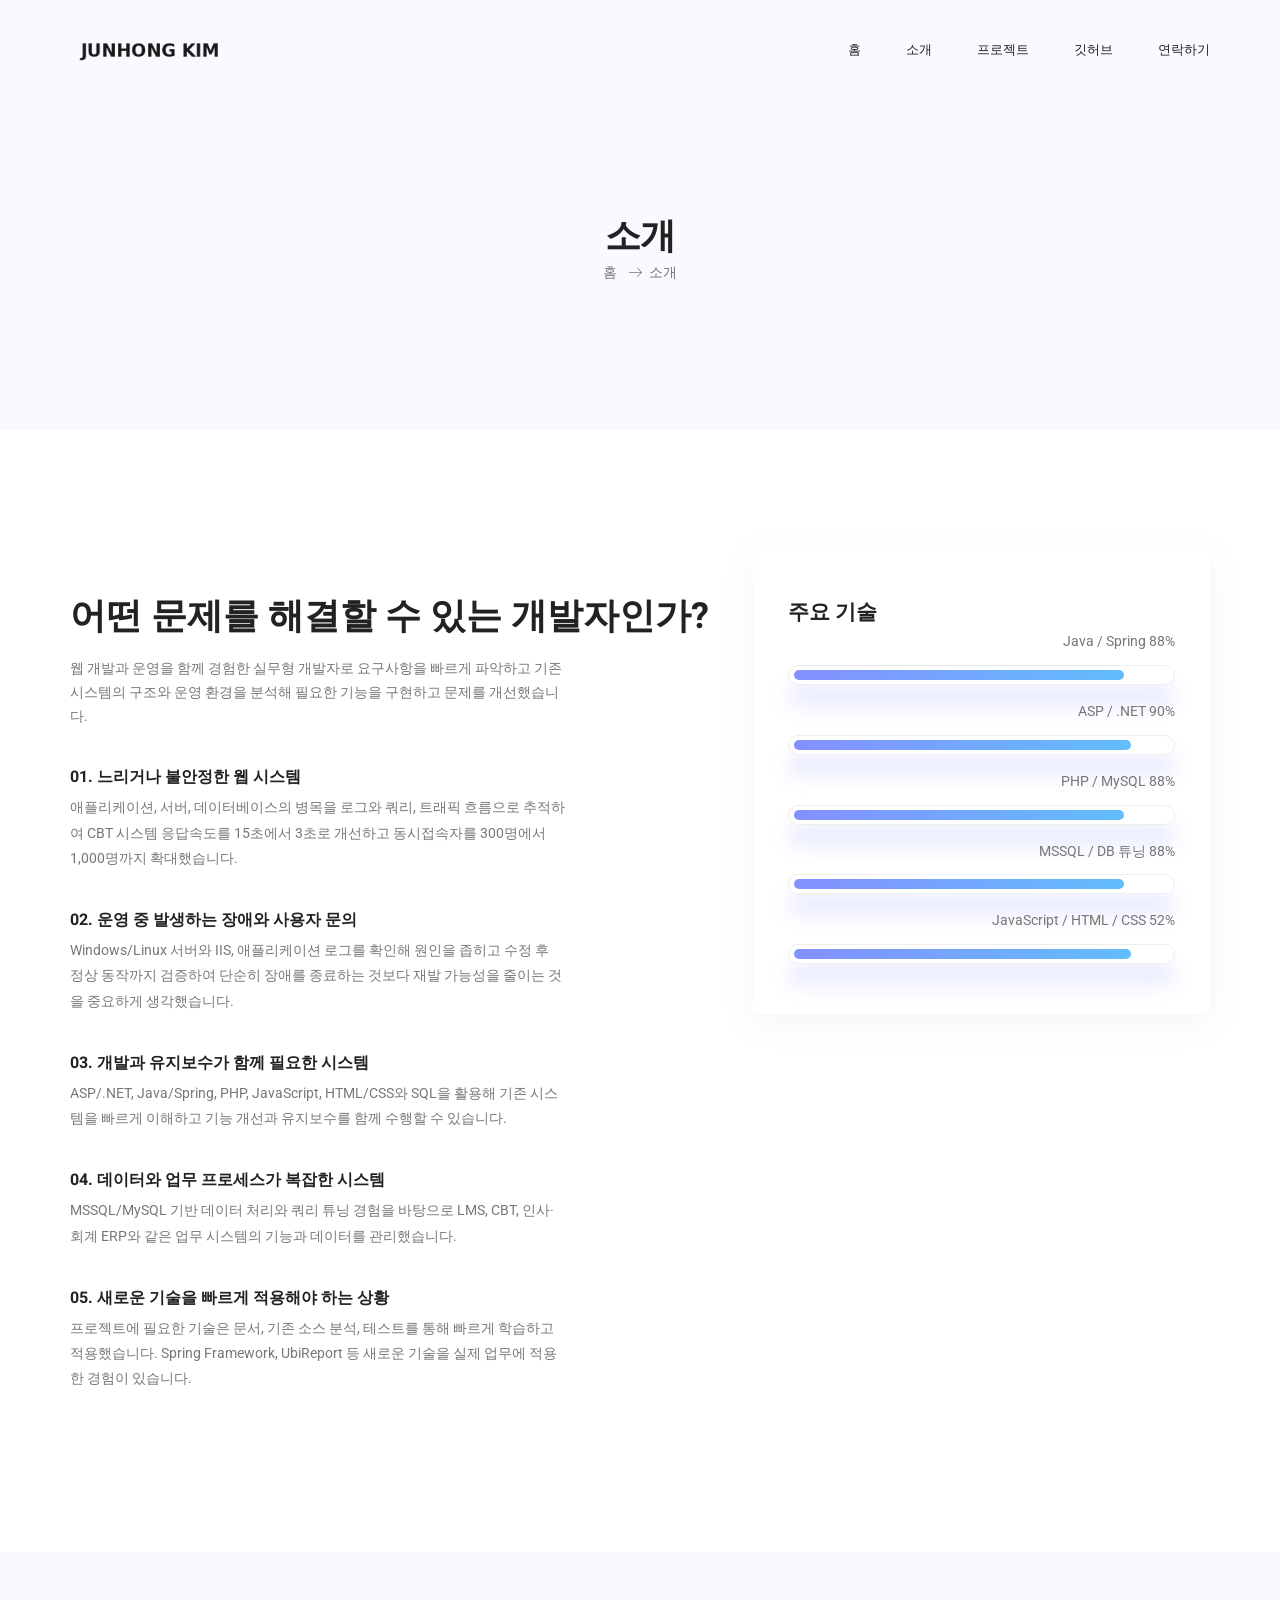
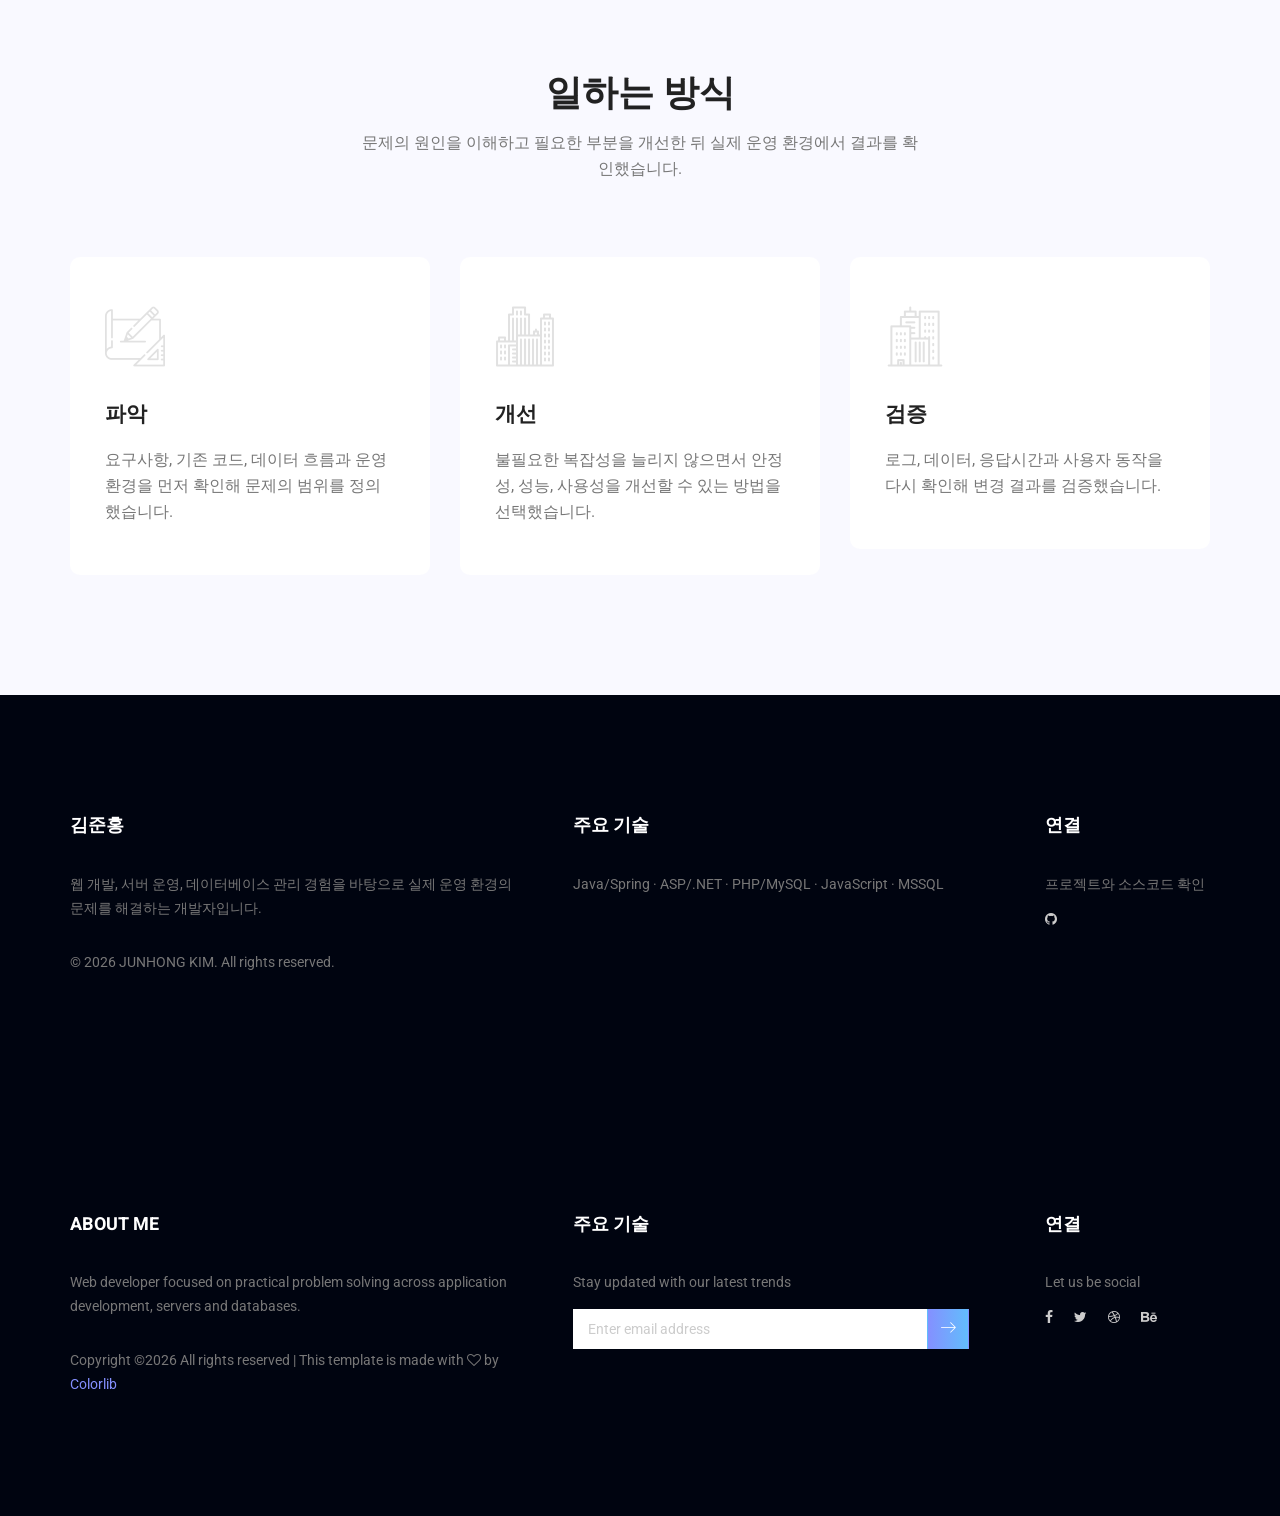
==== commit c00bc341: "about-me" ====
--- a/about-us.html
+++ b/about-us.html
@@ -71,27 +71,27 @@
             <div class="col-lg-7">
                 <div class="welcome_text">
                     <h4>어떤 문제를 해결할 수 있는 개발자인가?</h4>
-                    <p>웹 개발과 운영을 함께 경험한 실무형 개발자임. 요구사항을 빠르게 파악하고 기존 시스템의 구조와 운영 환경을 분석해 필요한 기능을 구현하고 문제를 개선함.</p>
+                    <p>웹 개발과 운영을 함께 경험한 실무형 개발자로 요구사항을 빠르게 파악하고 기존 시스템의 구조와 운영 환경을 분석해 필요한 기능을 구현하고 문제를 개선했습니다.</p>
                     <div class="about_problem_list">
                         <div class="problem_item">
                             <h5>01. 느리거나 불안정한 웹 시스템</h5>
-                            <p>애플리케이션, 서버, 데이터베이스의 병목을 로그와 쿼리, 트래픽 흐름으로 추적함. CBT 시스템 응답속도를 15초에서 3초로 개선하고 동시접속자를 300명에서 1,000명까지 확대함.</p>
+                            <p>애플리케이션, 서버, 데이터베이스의 병목을 로그와 쿼리, 트래픽 흐름으로 추적하여 CBT 시스템 응답속도를 15초에서 3초로 개선하고 동시접속자를 300명에서 1,000명까지 확대했습니다.</p>
                         </div>
                         <div class="problem_item">
                             <h5>02. 운영 중 발생하는 장애와 사용자 문의</h5>
-                            <p>Windows/Linux 서버와 IIS, 애플리케이션 로그를 확인해 원인을 좁히고 수정 후 정상 동작까지 검증함. 단순히 장애를 종료하는 것보다 재발 가능성을 줄이는 것을 중요하게 생각함.</p>
+                            <p>Windows/Linux 서버와 IIS, 애플리케이션 로그를 확인해 원인을 좁히고 수정 후 정상 동작까지 검증하여 단순히 장애를 종료하는 것보다 재발 가능성을 줄이는 것을 중요하게 생각했습니다.</p>
                         </div>
                         <div class="problem_item">
                             <h5>03. 개발과 유지보수가 함께 필요한 시스템</h5>
-                            <p>ASP/.NET, Java/Spring, PHP, JavaScript, HTML/CSS와 SQL을 활용해 기존 시스템을 빠르게 이해하고 기능 개선과 유지보수를 함께 수행할 수 있음.</p>
+                            <p>ASP/.NET, Java/Spring, PHP, JavaScript, HTML/CSS와 SQL을 활용해 기존 시스템을 빠르게 이해하고 기능 개선과 유지보수를 함께 수행할 수 있습니다.</p>
                         </div>
                         <div class="problem_item">
                             <h5>04. 데이터와 업무 프로세스가 복잡한 시스템</h5>
-                            <p>MSSQL/MySQL 기반 데이터 처리와 쿼리 튜닝 경험을 바탕으로 LMS, CBT, 인사·회계 ERP와 같은 업무 시스템의 기능과 데이터를 관리함.</p>
+                            <p>MSSQL/MySQL 기반 데이터 처리와 쿼리 튜닝 경험을 바탕으로 LMS, CBT, 인사·회계 ERP와 같은 업무 시스템의 기능과 데이터를 관리했습니다.</p>
                         </div>
                         <div class="problem_item">
                             <h5>05. 새로운 기술을 빠르게 적용해야 하는 상황</h5>
-                            <p>프로젝트에 필요한 기술은 문서, 기존 소스 분석, 테스트를 통해 빠르게 학습하고 적용함. Spring Framework, UbiReport 등 새로운 기술을 실제 업무에 적용한 경험이 있음.</p>
+                            <p>프로젝트에 필요한 기술은 문서, 기존 소스 분석, 테스트를 통해 빠르게 학습하고 적용했습니다. Spring Framework, UbiReport 등 새로운 기술을 실제 업무에 적용한 경험이 있습니다.</p>
                         </div>
                     </div>
                 </div>
@@ -100,10 +100,10 @@
                 <div class="tools_expert">
                     <h3>주요 기술</h3>
                     <div class="skill_main">
-                        <div class="skill_item"><h4>Java / Spring <span class="counter">85</span>%</h4><div class="progress"><div class="progress-bar" role="progressbar" aria-valuenow="85" aria-valuemin="0" aria-valuemax="100"></div></div></div>
+                        <div class="skill_item"><h4>Java / Spring <span class="counter">88</span>%</h4><div class="progress"><div class="progress-bar" role="progressbar" aria-valuenow="88" aria-valuemin="0" aria-valuemax="100"></div></div></div>
                         <div class="skill_item"><h4>ASP / .NET <span class="counter">90</span>%</h4><div class="progress"><div class="progress-bar" role="progressbar" aria-valuenow="90" aria-valuemin="0" aria-valuemax="100"></div></div></div>
-                        <div class="skill_item"><h4>PHP / MySQL <span class="counter">85</span>%</h4><div class="progress"><div class="progress-bar" role="progressbar" aria-valuenow="85" aria-valuemin="0" aria-valuemax="100"></div></div></div>
-                        <div class="skill_item"><h4>MSSQL / DB 튜닝 <span class="counter">85</span>%</h4><div class="progress"><div class="progress-bar" role="progressbar" aria-valuenow="85" aria-valuemin="0" aria-valuemax="100"></div></div></div>
+                        <div class="skill_item"><h4>PHP / MySQL <span class="counter">88</span>%</h4><div class="progress"><div class="progress-bar" role="progressbar" aria-valuenow="88" aria-valuemin="0" aria-valuemax="100"></div></div></div>
+                        <div class="skill_item"><h4>MSSQL / DB 튜닝 <span class="counter">88</span>%</h4><div class="progress"><div class="progress-bar" role="progressbar" aria-valuenow="88" aria-valuemin="0" aria-valuemax="100"></div></div></div>
                         <div class="skill_item"><h4>JavaScript / HTML / CSS <span class="counter">90</span>%</h4><div class="progress"><div class="progress-bar" role="progressbar" aria-valuenow="90" aria-valuemin="0" aria-valuemax="100"></div></div></div>
                     </div>
                 </div>
@@ -117,12 +117,12 @@
     <div class="container">
         <div class="main_title">
             <h2>일하는 방식</h2>
-            <p>문제의 원인을 이해하고 필요한 부분을 개선한 뒤 실제 운영 환경에서 결과를 확인함.</p>
+            <p>문제의 원인을 이해하고 필요한 부분을 개선한 뒤 실제 운영 환경에서 결과를 확인했습니다.</p>
         </div>
         <div class="feature_inner row">
-            <div class="col-lg-4 col-md-6"><div class="feature_item"><i class="flaticon-sketch"></i><h4>파악</h4><p>요구사항, 기존 코드, 데이터 흐름과 운영 환경을 먼저 확인해 문제의 범위를 정의함.</p></div></div>
-            <div class="col-lg-4 col-md-6"><div class="feature_item"><i class="flaticon-city"></i><h4>개선</h4><p>불필요한 복잡성을 늘리지 않으면서 안정성, 성능, 사용성을 개선할 수 있는 방법을 선택함.</p></div></div>
-            <div class="col-lg-4 col-md-6"><div class="feature_item"><i class="flaticon-skyline"></i><h4>검증</h4><p>로그, 데이터, 응답시간과 사용자 동작을 다시 확인해 변경 결과를 검증함.</p></div></div>
+            <div class="col-lg-4 col-md-6"><div class="feature_item"><i class="flaticon-sketch"></i><h4>파악</h4><p>요구사항, 기존 코드, 데이터 흐름과 운영 환경을 먼저 확인해 문제의 범위를 정의했습니다.</p></div></div>
+            <div class="col-lg-4 col-md-6"><div class="feature_item"><i class="flaticon-city"></i><h4>개선</h4><p>불필요한 복잡성을 늘리지 않으면서 안정성, 성능, 사용성을 개선할 수 있는 방법을 선택했습니다.</p></div></div>
+            <div class="col-lg-4 col-md-6"><div class="feature_item"><i class="flaticon-skyline"></i><h4>검증</h4><p>로그, 데이터, 응답시간과 사용자 동작을 다시 확인해 변경 결과를 검증했습니다.</p></div></div>
         </div>
     </div>
 </section>
@@ -133,7 +133,7 @@
             <div class="col-lg-5 col-sm-6">
                 <aside class="f_widget ab_widget">
                     <div class="f_title"><h3>김준홍</h3></div>
-                    <p>웹 개발, 서버 운영, 데이터베이스 관리 경험을 바탕으로 실제 운영 환경의 문제를 해결하는 개발자임.</p>
+                    <p>웹 개발, 서버 운영, 데이터베이스 관리 경험을 바탕으로 실제 운영 환경의 문제를 해결하는 개발자입니다.</p>
                     <p>© <script>document.write(new Date().getFullYear());</script> JUNHONG KIM. All rights reserved.</p>
                 </aside>
             </div>
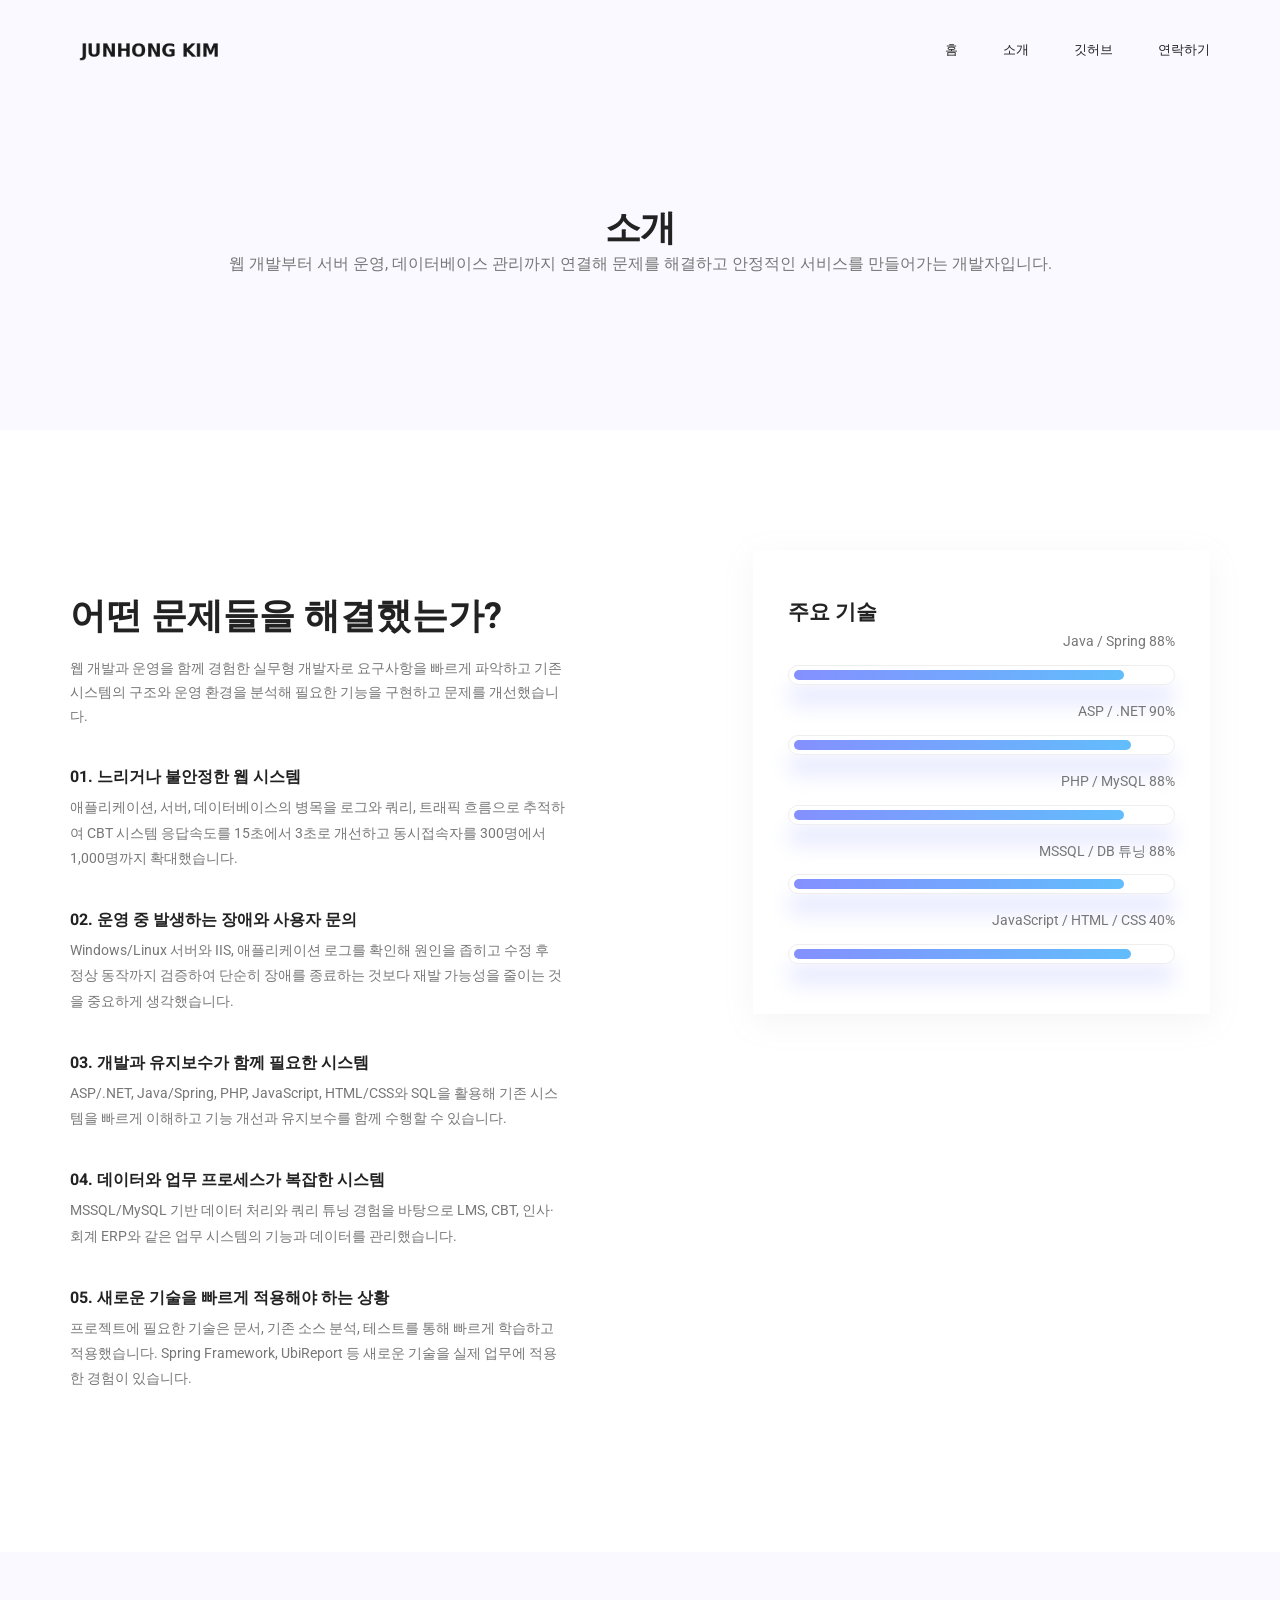
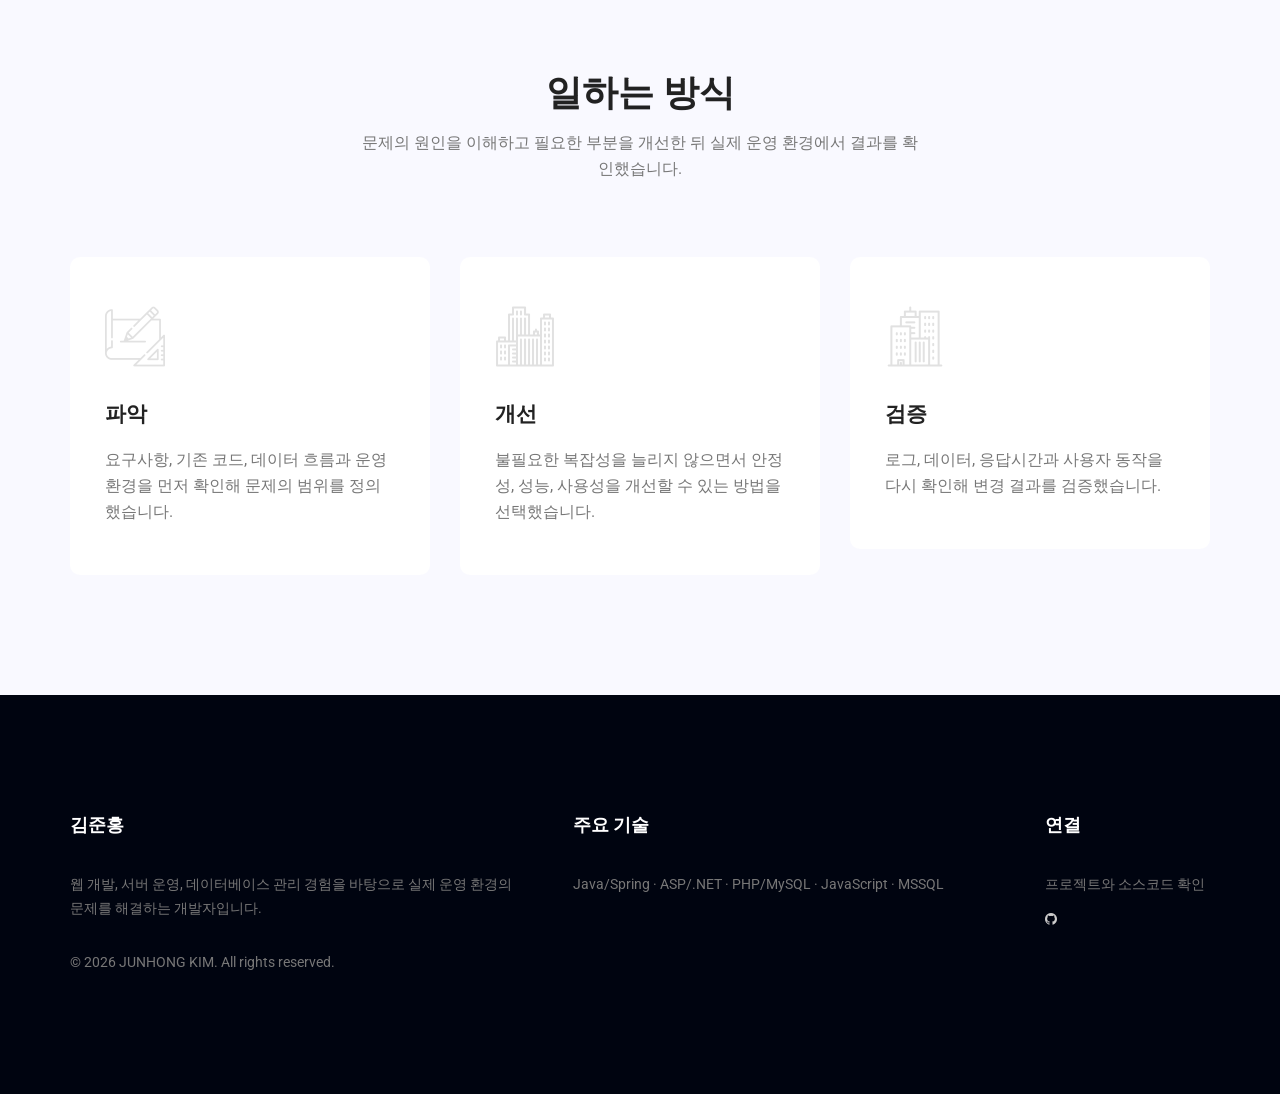
==== commit 3b27f0e0: "modify-contact" ====
--- a/about-us.html
+++ b/about-us.html
@@ -39,7 +39,6 @@
 <ul class="nav navbar-nav menu_nav ml-auto">
     <li class="nav-item"><a class="nav-link" href="index.html">홈</a></li>
     <li class="nav-item"><a class="nav-link" href="about-us.html">소개</a></li>
-    <li class="nav-item"><a class="nav-link" href="portfolio.html">프로젝트</a></li>
     <li class="nav-item"><a class="nav-link" href="https://github.com/Kimjh1214" target="_blank" rel="noopener">깃허브</a></li>
     <li class="nav-item"><a class="nav-link" href="contact.html">연락하기</a></li>
 </ul>
@@ -57,7 +56,7 @@
         <div class="container">
             <div class="banner_content text-center">
                 <h2>소개</h2>
-                <div class="page_link"><a href="index.html">홈</a><a href="about-us.html">소개</a></div>
+                <p>웹 개발부터 서버 운영, 데이터베이스 관리까지 연결해 문제를 해결하고 안정적인 서비스를 만들어가는 개발자입니다.</p>
             </div>
         </div>
     </div>
@@ -70,7 +69,7 @@
         <div class="row welcome_inner">
             <div class="col-lg-7">
                 <div class="welcome_text">
-                    <h4>어떤 문제를 해결할 수 있는 개발자인가?</h4>
+                    <h4>어떤 문제들을 해결했는가?</h4>
                     <p>웹 개발과 운영을 함께 경험한 실무형 개발자로 요구사항을 빠르게 파악하고 기존 시스템의 구조와 운영 환경을 분석해 필요한 기능을 구현하고 문제를 개선했습니다.</p>
                     <div class="about_problem_list">
                         <div class="problem_item">
@@ -155,60 +154,8 @@
         </div>
     </div>
 </footer>
-<!--================End Footer Area =================-->
-        <footer class="footer_area p_120">
-        	<div class="container">
-        		<div class="row footer_inner">
-        			<div class="col-lg-5 col-sm-6">
-        				<aside class="f_widget ab_widget">
-        					<div class="f_title">
-        						<h3>About Me</h3>
-        					</div>
-        					<p>Web developer focused on practical problem solving across application development, servers and databases.</p>
-        					<p><!-- Link back to Colorlib can't be removed. Template is licensed under CC BY 3.0. -->
-Copyright &copy;<script>document.write(new Date().getFullYear());</script> All rights reserved | This template is made with <i class="fa fa-heart-o" aria-hidden="true"></i> by <a href="https://colorlib.com" target="_blank">Colorlib</a>
-<!-- Link back to Colorlib can't be removed. Template is licensed under CC BY 3.0. -->
-</p>
-        				</aside>
-        			</div>
-        			<div class="col-lg-5 col-sm-6">
-        				<aside class="f_widget news_widget">
-        					<div class="f_title">
-        						<h3>주요 기술</h3>
-        					</div>
-        					<p>Stay updated with our latest trends</p>
-        					<div id="mc_embed_signup">
-                                <form target="_blank" action="https://spondonit.us12.list-manage.com/subscribe/post?u=1462626880ade1ac87bd9c93a&amp;id=92a4423d01" method="get" class="subscribe_form relative">
-                                	<div class="input-group d-flex flex-row">
-                                        <input name="EMAIL" placeholder="Enter email address" onfocus="this.placeholder = ''" onblur="this.placeholder = 'Email Address '" required="" type="email">
-                                        <button class="btn sub-btn"><span class="lnr lnr-arrow-right"></span></button>		
-                                    </div>				
-                                    <div class="mt-10 info"></div>
-                                </form>
-                            </div>
-        				</aside>
-        			</div>
-        			<div class="col-lg-2">
-        				<aside class="f_widget social_widget">
-        					<div class="f_title">
-        						<h3>연결</h3>
-        					</div>
-        					<p>Let us be social</p>
-        					<ul class="list">
-        						<li><a href="#"><i class="fa fa-facebook"></i></a></li>
-        						<li><a href="#"><i class="fa fa-twitter"></i></a></li>
-        						<li><a href="#"><i class="fa fa-dribbble"></i></a></li>
-        						<li><a href="#"><i class="fa fa-behance"></i></a></li>
-        					</ul>
-        				</aside>
-        			</div>
-        		</div>
-        	</div>
-        </footer>
-        <!--================End Footer Area =================-->
-        
-        
-        
+<!--================End Footer Area =================-->       
+
         
         <!-- Optional JavaScript -->
         <!-- jQuery first, then Popper.js, then Bootstrap JS -->
--- a/css/style.css
+++ b/css/style.css
@@ -44,6 +44,10 @@
 @import url("https://fonts.googleapis.com/css?family=Heebo:300,400,500,700|Roboto:300,400,500,700");
 /*---------------------------------------------------- */
 /*----------------------------------------------------*/
+html {
+    scroll-behavior: smooth;
+}
+
 .list {
   list-style: none;
   margin: 0px;
@@ -1210,34 +1214,6 @@
     line-height: 24px;
     padding: 2px 0px; }
 
-.contact_form .form-group {
-  margin-bottom: 10px; }
-  .contact_form .form-group .form-control {
-    font-size: 13px;
-    line-height: 26px;
-    color: #999;
-    border: 1px solid #eeeeee;
-    font-family: "Roboto", sans-serif;
-    border-radius: 0px;
-    padding-left: 20px; }
-    .contact_form .form-group .form-control:focus {
-      box-shadow: none;
-      outline: none; }
-    .contact_form .form-group .form-control.placeholder {
-      color: #999; }
-    .contact_form .form-group .form-control:-moz-placeholder {
-      color: #999; }
-    .contact_form .form-group .form-control::-moz-placeholder {
-      color: #999; }
-    .contact_form .form-group .form-control::-webkit-input-placeholder {
-      color: #999; }
-  .contact_form .form-group textarea {
-    resize: none; }
-    .contact_form .form-group textarea.form-control {
-      height: 140px; }
-.contact_form .submit_btn {
-  margin-top: 20px;
-  cursor: pointer; }
 
 /* Contact Success and error Area css
 ============================================================================================ */
@@ -2827,6 +2803,10 @@
 /*----------------------------------------------------*/
 /* Projects Area css
 ============================================================================================ */
+#projects {
+  scroll-margin-top: 80px;
+}
+
 .projects_fillter .filter {
   text-align: center;
   margin-top: 70px;
@@ -2885,6 +2865,8 @@
     background: linear-gradient(to right, #8490ff 0%, #62bdfc 70%);
     -webkit-background-clip: text;
     -webkit-text-fill-color: transparent; }
+
+  
 
 /* End Projects Area css
 ============================================================================================ */
@@ -3080,6 +3062,128 @@
   .copy_right_text p a {
     color: #8490ff; }
 
+/* =================================
+   Contact Form
+================================= */
+
+#contactForm .form-group {
+    margin-bottom: 20px;
+}
+
+
+/* Input / Textarea */
+
+#contactForm .form-control {
+    width: 100%;
+    min-height: 50px;
+    padding: 12px 15px;
+
+    border: 1px solid #e5e5e5;
+    border-radius: 3px;
+
+    background: #fff;
+
+    font-size: 14px;
+
+    transition:
+        border-color 0.3s ease,
+        box-shadow 0.3s ease;
+}
+
+
+/* Textarea */
+
+#contactForm textarea.form-control {
+    min-height: 180px;
+    resize: vertical;
+}
+
+
+/* Focus */
+
+#contactForm .form-control:focus {
+
+    border-color: #222;
+
+    outline: none;
+
+    box-shadow:
+        0 0 0 2px rgba(0, 0, 0, 0.05);
+}
+
+
+/* Placeholder */
+
+#contactForm .form-control::placeholder {
+    color: #999;
+}
+
+
+/* Submit Button */
+
+#contactSubmit {
+    border: 0;
+    cursor: pointer;
+    min-width: 150px;
+    text-align: center;
+}
+
+#contactSubmit:disabled {
+    opacity: 0.6;
+    cursor: wait;
+}
+
+
+#contactSubmit span {
+    margin-left: 8px;
+}
+
+
+/* =================================
+   Contact Result
+================================= */
+
+.contact_result {
+
+    display: none;
+
+    margin-top: 20px;
+    padding: 14px 18px;
+
+    border-radius: 3px;
+
+    font-size: 14px;
+    line-height: 1.6;
+}
+
+
+/* Success */
+
+.contact_result.success {
+
+    display: block;
+
+    background: #f1f8f3;
+
+    border: 1px solid #c8e6d0;
+
+    color: #2e7d4f;
+}
+
+
+/* Error */
+
+.contact_result.error {
+
+    display: block;
+
+    background: #fff4f4;
+
+    border: 1px solid #f0caca;
+
+    color: #c62828;
+}
+
 /* End Footer Area css
 ============================================================================================ */
 /*---------------------------------------------------- */
